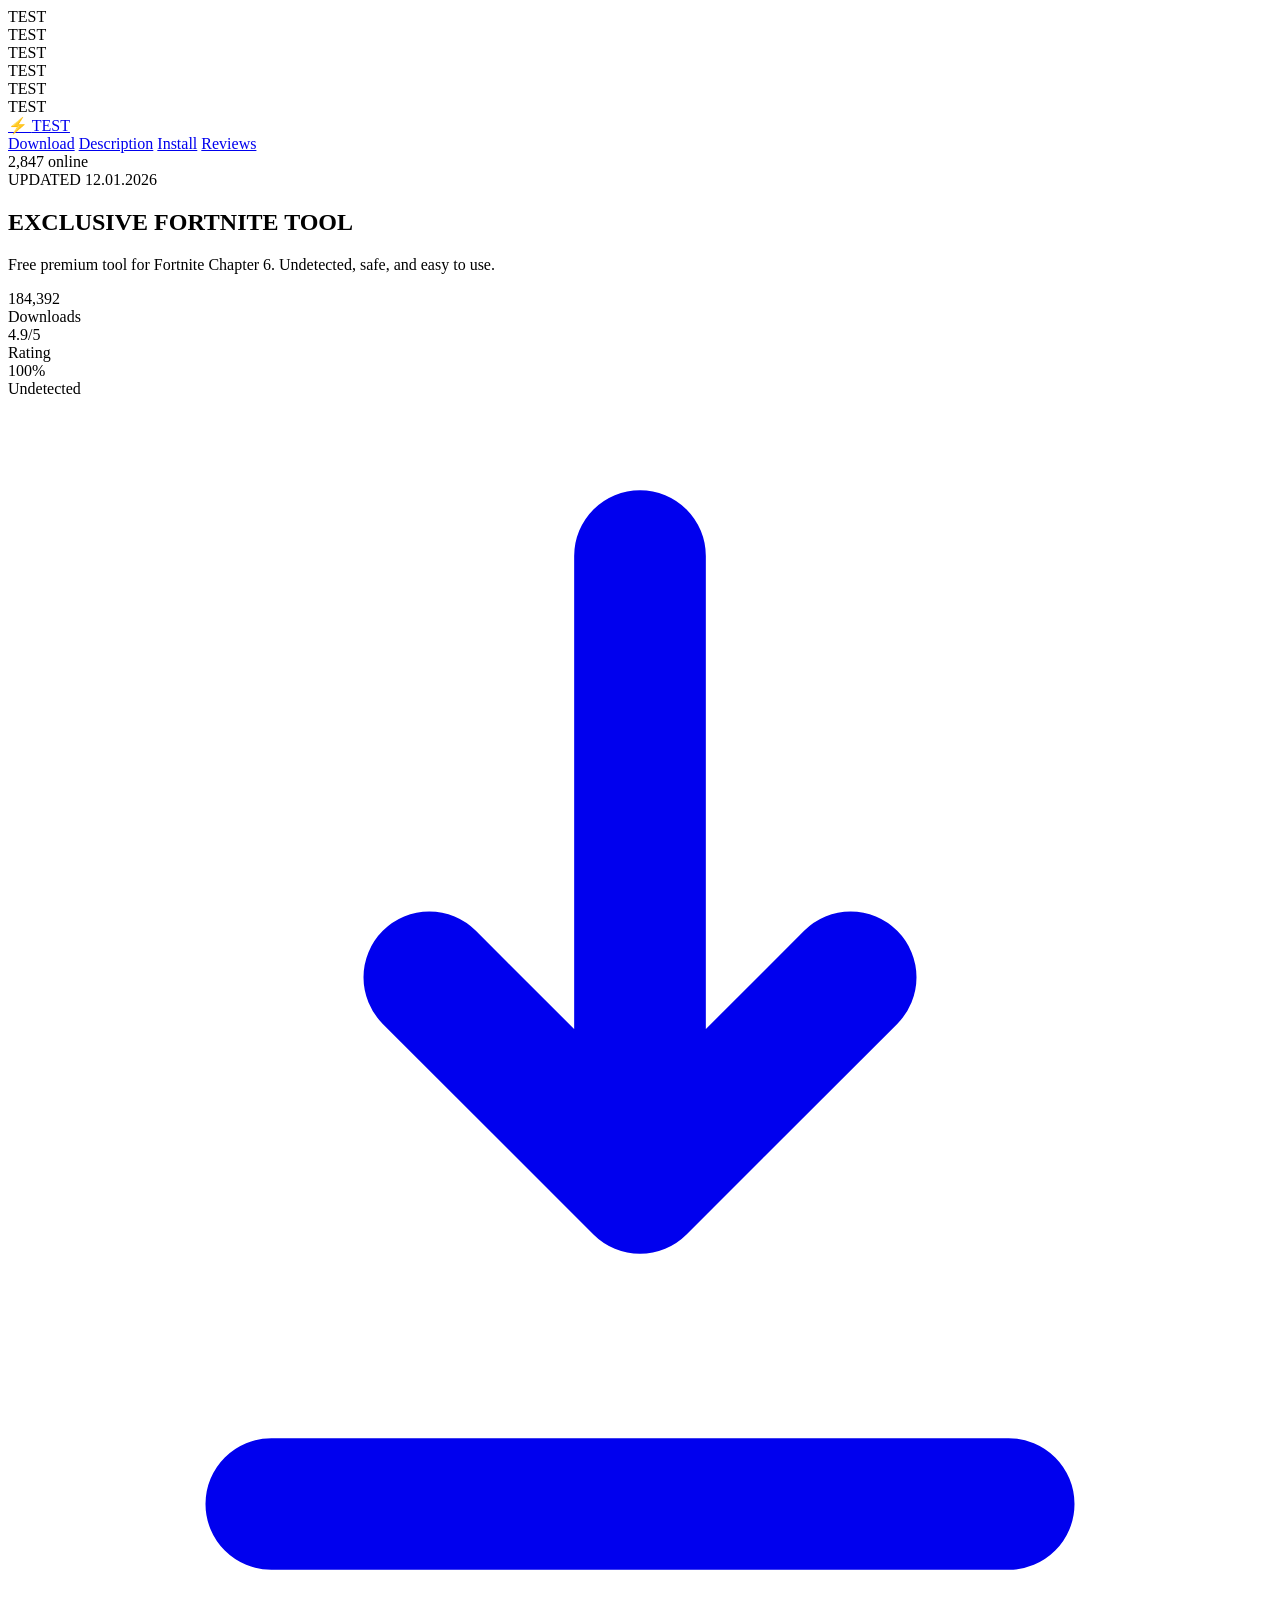
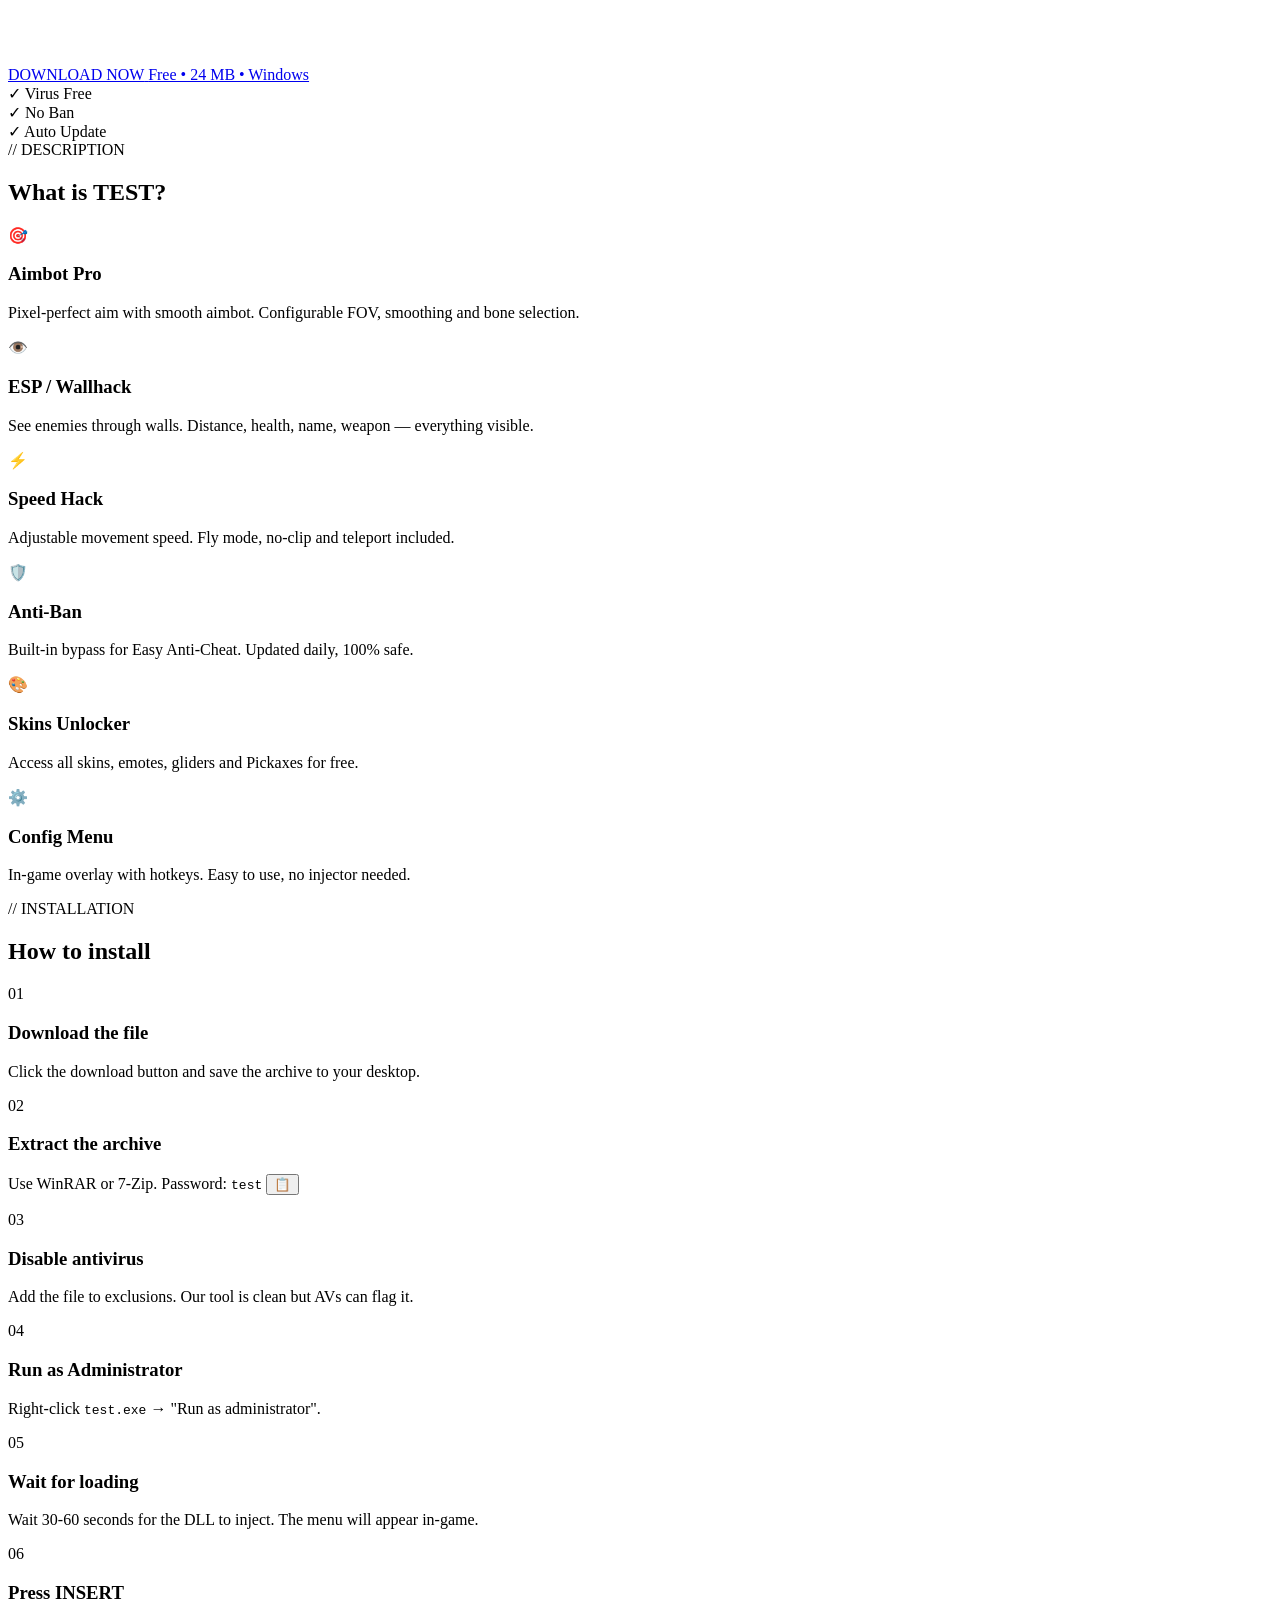
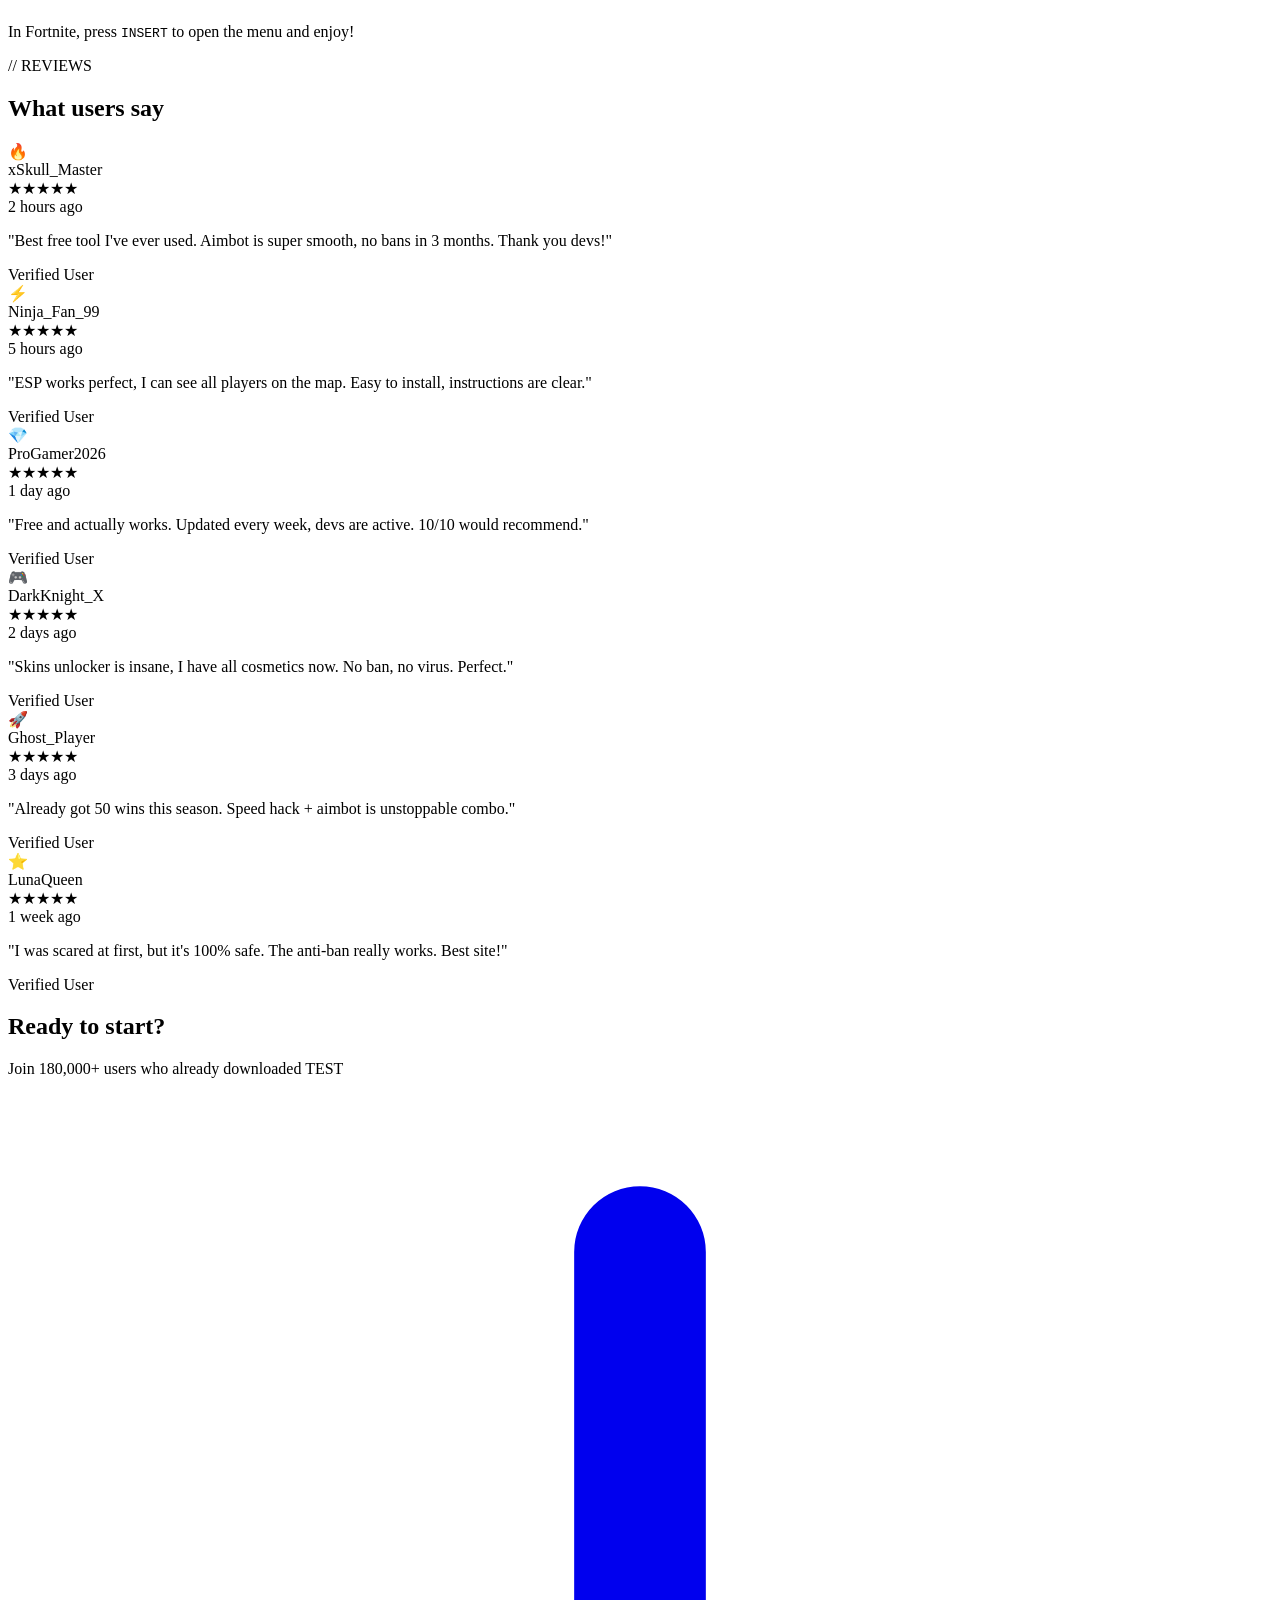
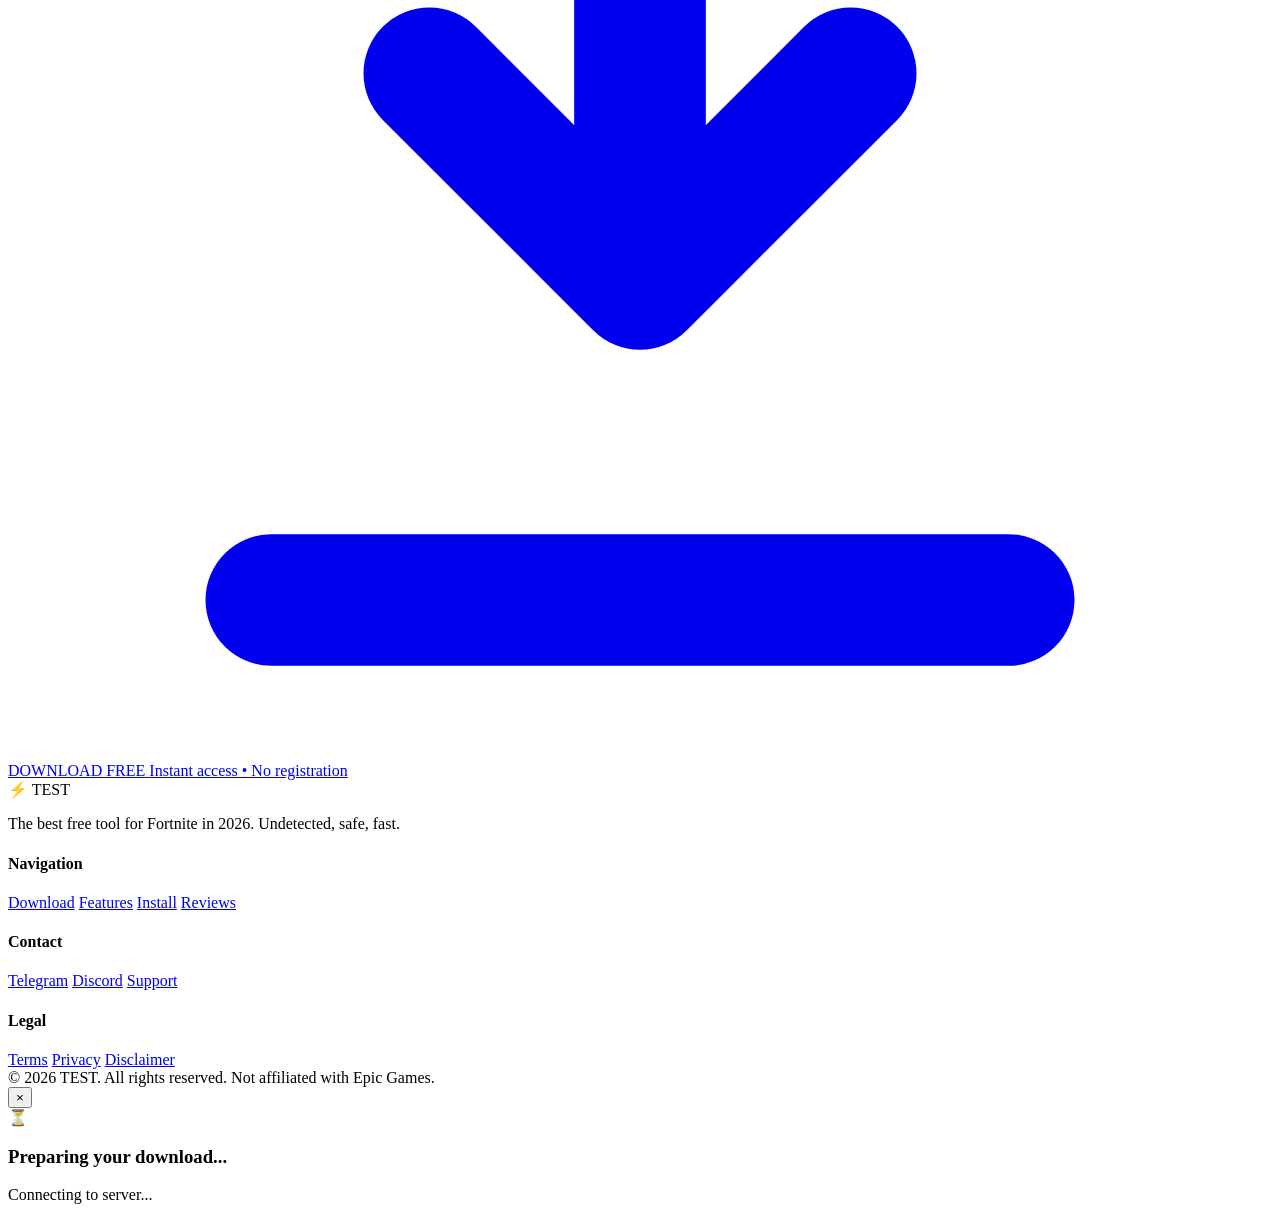
==== index.html @ 6bcb884a "Add files via upload" ====
<!DOCTYPE html>
<html lang="en">
<head>
<meta charset="UTF-8">
<meta name="viewport" content="width=device-width, initial-scale=1.0">
<title>TEST — Free Fortnite Download</title>
<meta name="description" content="Download TEST for Fortnite - free exclusive tool">
<link rel="stylesheet" href="css/style.css">
<link rel="preconnect" href="https://fonts.googleapis.com">
<link href="https://fonts.googleapis.com/css2?family=Rajdhani:wght@400;500;600;700&family=Orbitron:wght@700;900&display=swap" rel="stylesheet">
</head>
<body>

<!-- Animated Background -->
<div class="bg-grid"></div>
<div class="bg-glow glow-1"></div>
<div class="bg-glow glow-2"></div>

<!-- 3D Floating Cube -->
<div class="scene-3d">
  <div class="cube">
    <div class="face front">TEST</div>
    <div class="face back">TEST</div>
    <div class="face right">TEST</div>
    <div class="face left">TEST</div>
    <div class="face top">TEST</div>
    <div class="face bottom">TEST</div>
  </div>
</div>

<!-- Header -->
<header class="header">
  <div class="container header-inner">
    <a href="#" class="logo">
      <span class="logo-icon">⚡</span>
      <span class="logo-text">TEST</span>
    </a>
    <nav class="nav">
      <a href="#download">Download</a>
      <a href="#description">Description</a>
      <a href="#instruction">Install</a>
      <a href="#reviews">Reviews</a>
    </nav>
    <div class="stats-mini">
      <span class="pulse-dot"></span>
      <span id="onlineCount">2,847</span> online
    </div>
  </div>
</header>

<!-- Hero -->
<section class="hero">
  <div class="container">
    <div class="hero-badge">
      <span class="badge-dot"></span>
      UPDATED 12.01.2026
    </div>
    <h1 class="hero-title">
      <span class="title-line">EXCLUSIVE</span>
      <span class="title-line gradient-text">FORTNITE TOOL</span>
    </h1>
    <p class="hero-subtitle">
      Free premium tool for Fortnite Chapter 6. Undetected, safe, and easy to use.
    </p>

    <div class="hero-stats">
      <div class="h-stat">
        <div class="h-stat-num" id="downloadsHero">184,392</div>
        <div class="h-stat-label">Downloads</div>
      </div>
      <div class="h-stat-divider"></div>
      <div class="h-stat">
        <div class="h-stat-num">4.9/5</div>
        <div class="h-stat-label">Rating</div>
      </div>
      <div class="h-stat-divider"></div>
      <div class="h-stat">
        <div class="h-stat-num">100%</div>
        <div class="h-stat-label">Undetected</div>
      </div>
    </div>

    <a href="#" class="btn-download" id="downloadBtn">
      <span class="btn-glow"></span>
      <span class="btn-content">
        <svg class="btn-icon" viewBox="0 0 24 24" fill="none">
          <path d="M12 3v12m0 0l-4-4m4 4l4-4M5 21h14" stroke="currentColor" stroke-width="2.5" stroke-linecap="round"/>
        </svg>
        <span class="btn-text">
          <span class="btn-title">DOWNLOAD NOW</span>
          <span class="btn-sub">Free • 24 MB • Windows</span>
        </span>
      </span>
    </a>

    <div class="hero-trust">
      <div class="trust-item">✓ Virus Free</div>
      <div class="trust-item">✓ No Ban</div>
      <div class="trust-item">✓ Auto Update</div>
    </div>
  </div>
</section>

<!-- Description -->
<section class="section" id="description">
  <div class="container">
    <div class="section-head">
      <span class="section-tag">// DESCRIPTION</span>
      <h2 class="section-title">What is <span class="gradient-text">TEST</span>?</h2>
    </div>

    <div class="features">
      <div class="feature-card tilt">
        <div class="feature-icon">🎯</div>
        <h3>Aimbot Pro</h3>
        <p>Pixel-perfect aim with smooth aimbot. Configurable FOV, smoothing and bone selection.</p>
      </div>
      <div class="feature-card tilt">
        <div class="feature-icon">👁️</div>
        <h3>ESP / Wallhack</h3>
        <p>See enemies through walls. Distance, health, name, weapon — everything visible.</p>
      </div>
      <div class="feature-card tilt">
        <div class="feature-icon">⚡</div>
        <h3>Speed Hack</h3>
        <p>Adjustable movement speed. Fly mode, no-clip and teleport included.</p>
      </div>
      <div class="feature-card tilt">
        <div class="feature-icon">🛡️</div>
        <h3>Anti-Ban</h3>
        <p>Built-in bypass for Easy Anti-Cheat. Updated daily, 100% safe.</p>
      </div>
      <div class="feature-card tilt">
        <div class="feature-icon">🎨</div>
        <h3>Skins Unlocker</h3>
        <p>Access all skins, emotes, gliders and Pickaxes for free.</p>
      </div>
      <div class="feature-card tilt">
        <div class="feature-icon">⚙️</div>
        <h3>Config Menu</h3>
        <p>In-game overlay with hotkeys. Easy to use, no injector needed.</p>
      </div>
    </div>
  </div>
</section>

<!-- Instruction -->
<section class="section dark-section" id="instruction">
  <div class="container">
    <div class="section-head">
      <span class="section-tag">// INSTALLATION</span>
      <h2 class="section-title">How to <span class="gradient-text">install</span></h2>
    </div>

    <div class="steps">
      <div class="step">
        <div class="step-num">01</div>
        <div class="step-content">
          <h3>Download the file</h3>
          <p>Click the download button and save the archive to your desktop.</p>
        </div>
      </div>
      <div class="step">
        <div class="step-num">02</div>
        <div class="step-content">
          <h3>Extract the archive</h3>
          <p>Use WinRAR or 7-Zip. Password: <code class="pwd" id="passwordDisplay">test</code>
            <button class="copy-btn" data-target="passwordDisplay">📋</button>
          </p>
        </div>
      </div>
      <div class="step">
        <div class="step-num">03</div>
        <div class="step-content">
          <h3>Disable antivirus</h3>
          <p>Add the file to exclusions. Our tool is clean but AVs can flag it.</p>
        </div>
      </div>
      <div class="step">
        <div class="step-num">04</div>
        <div class="step-content">
          <h3>Run as Administrator</h3>
          <p>Right-click <code>test.exe</code> → "Run as administrator".</p>
        </div>
      </div>
      <div class="step">
        <div class="step-num">05</div>
        <div class="step-content">
          <h3>Wait for loading</h3>
          <p>Wait 30-60 seconds for the DLL to inject. The menu will appear in-game.</p>
        </div>
      </div>
      <div class="step">
        <div class="step-num">06</div>
        <div class="step-content">
          <h3>Press INSERT</h3>
          <p>In Fortnite, press <kbd>INSERT</kbd> to open the menu and enjoy!</p>
        </div>
      </div>
    </div>
  </div>
</section>

<!-- Reviews -->
<section class="section" id="reviews">
  <div class="container">
    <div class="section-head">
      <span class="section-tag">// REVIEWS</span>
      <h2 class="section-title">What users <span class="gradient-text">say</span></h2>
    </div>

    <div class="reviews-grid" id="reviewsGrid">
      <div class="review-card">
        <div class="review-head">
          <div class="review-avatar">🔥</div>
          <div>
            <div class="review-name">xSkull_Master</div>
            <div class="review-stars">★★★★★</div>
          </div>
          <div class="review-date">2 hours ago</div>
        </div>
        <p class="review-text">"Best free tool I've ever used. Aimbot is super smooth, no bans in 3 months. Thank you devs!"</p>
        <div class="review-meta">Verified User</div>
      </div>

      <div class="review-card">
        <div class="review-head">
          <div class="review-avatar">⚡</div>
          <div>
            <div class="review-name">Ninja_Fan_99</div>
            <div class="review-stars">★★★★★</div>
          </div>
          <div class="review-date">5 hours ago</div>
        </div>
        <p class="review-text">"ESP works perfect, I can see all players on the map. Easy to install, instructions are clear."</p>
        <div class="review-meta">Verified User</div>
      </div>

      <div class="review-card">
        <div class="review-head">
          <div class="review-avatar">💎</div>
          <div>
            <div class="review-name">ProGamer2026</div>
            <div class="review-stars">★★★★★</div>
          </div>
          <div class="review-date">1 day ago</div>
        </div>
        <p class="review-text">"Free and actually works. Updated every week, devs are active. 10/10 would recommend."</p>
        <div class="review-meta">Verified User</div>
      </div>

      <div class="review-card">
        <div class="review-head">
          <div class="review-avatar">🎮</div>
          <div>
            <div class="review-name">DarkKnight_X</div>
            <div class="review-stars">★★★★★</div>
          </div>
          <div class="review-date">2 days ago</div>
        </div>
        <p class="review-text">"Skins unlocker is insane, I have all cosmetics now. No ban, no virus. Perfect."</p>
        <div class="review-meta">Verified User</div>
      </div>

      <div class="review-card">
        <div class="review-head">
          <div class="review-avatar">🚀</div>
          <div>
            <div class="review-name">Ghost_Player</div>
            <div class="review-stars">★★★★★</div>
          </div>
          <div class="review-date">3 days ago</div>
        </div>
        <p class="review-text">"Already got 50 wins this season. Speed hack + aimbot is unstoppable combo."</p>
        <div class="review-meta">Verified User</div>
      </div>

      <div class="review-card">
        <div class="review-head">
          <div class="review-avatar">⭐</div>
          <div>
            <div class="review-name">LunaQueen</div>
            <div class="review-stars">★★★★★</div>
          </div>
          <div class="review-date">1 week ago</div>
        </div>
        <p class="review-text">"I was scared at first, but it's 100% safe. The anti-ban really works. Best site!"</p>
        <div class="review-meta">Verified User</div>
      </div>
    </div>
  </div>
</section>

<!-- CTA -->
<section class="cta-section">
  <div class="container">
    <h2 class="cta-title">Ready to start?</h2>
    <p class="cta-sub">Join 180,000+ users who already downloaded TEST</p>
    <a href="#" class="btn-download btn-large" id="downloadBtn2">
      <span class="btn-glow"></span>
      <span class="btn-content">
        <svg class="btn-icon" viewBox="0 0 24 24" fill="none">
          <path d="M12 3v12m0 0l-4-4m4 4l4-4M5 21h14" stroke="currentColor" stroke-width="2.5" stroke-linecap="round"/>
        </svg>
        <span class="btn-text">
          <span class="btn-title">DOWNLOAD FREE</span>
          <span class="btn-sub">Instant access • No registration</span>
        </span>
      </span>
    </a>
  </div>
</section>

<!-- Footer -->
<footer class="footer">
  <div class="container">
    <div class="footer-grid">
      <div>
        <div class="logo">
          <span class="logo-icon">⚡</span>
          <span class="logo-text">TEST</span>
        </div>
        <p class="footer-desc">The best free tool for Fortnite in 2026. Undetected, safe, fast.</p>
      </div>
      <div>
        <h4>Navigation</h4>
        <a href="#download">Download</a>
        <a href="#description">Features</a>
        <a href="#instruction">Install</a>
        <a href="#reviews">Reviews</a>
      </div>
      <div>
        <h4>Contact</h4>
        <a href="#">Telegram</a>
        <a href="#">Discord</a>
        <a href="#">Support</a>
      </div>
      <div>
        <h4>Legal</h4>
        <a href="#">Terms</a>
        <a href="#">Privacy</a>
        <a href="#">Disclaimer</a>
      </div>
    </div>
    <div class="footer-bottom">
      <span>© 2026 TEST. All rights reserved.</span>
      <span>Not affiliated with Epic Games.</span>
    </div>
  </div>
</footer>

<!-- Download Modal -->
<div class="modal" id="downloadModal">
  <div class="modal-content">
    <button class="modal-close" id="modalClose">×</button>
    <div class="modal-icon">⏳</div>
    <h3>Preparing your download...</h3>
    <div class="progress-bar">
      <div class="progress-fill" id="progressFill"></div>
    </div>
    <p class="modal-status" id="modalStatus">Connecting to server...</p>
  </div>
</div>

<!-- Notification -->
<div class="notification" id="notification">
  <span id="notifText"></span>
</div>

<script src="js/main.js"></script>
</body>
</html>
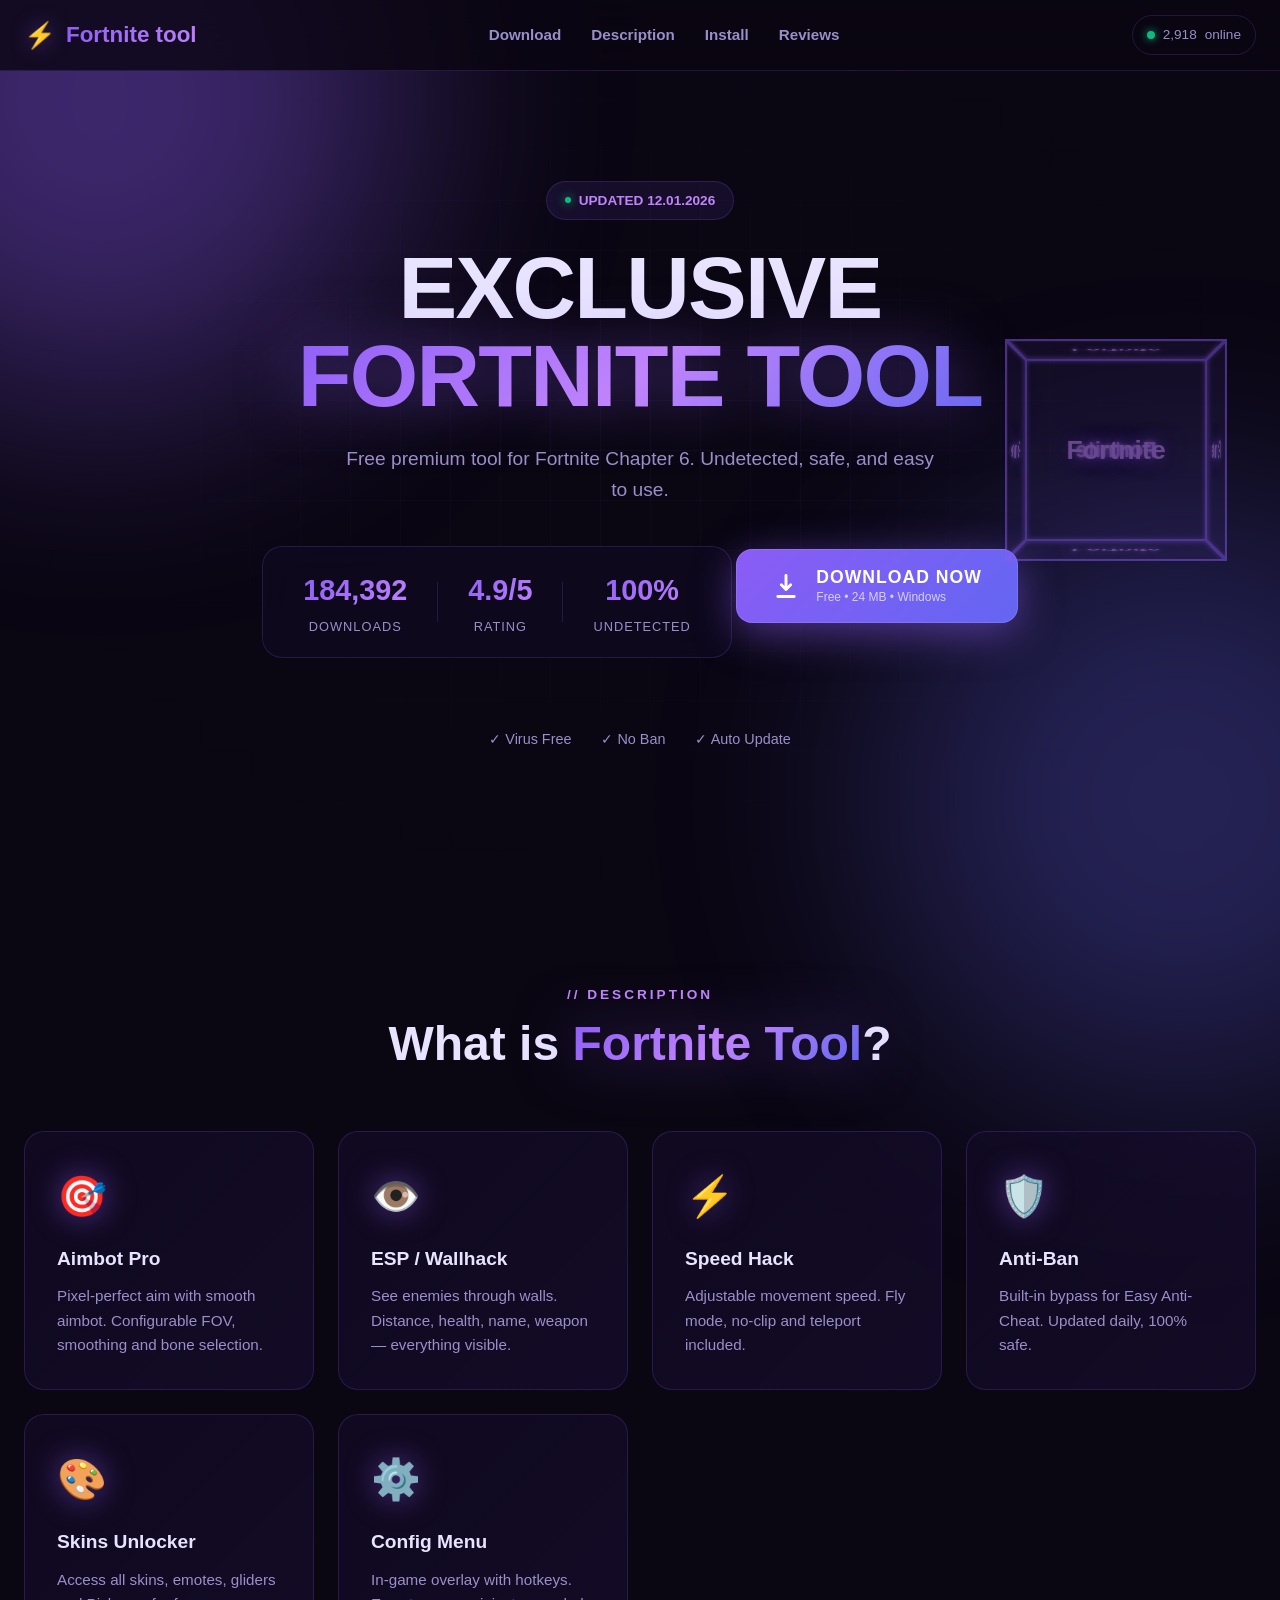
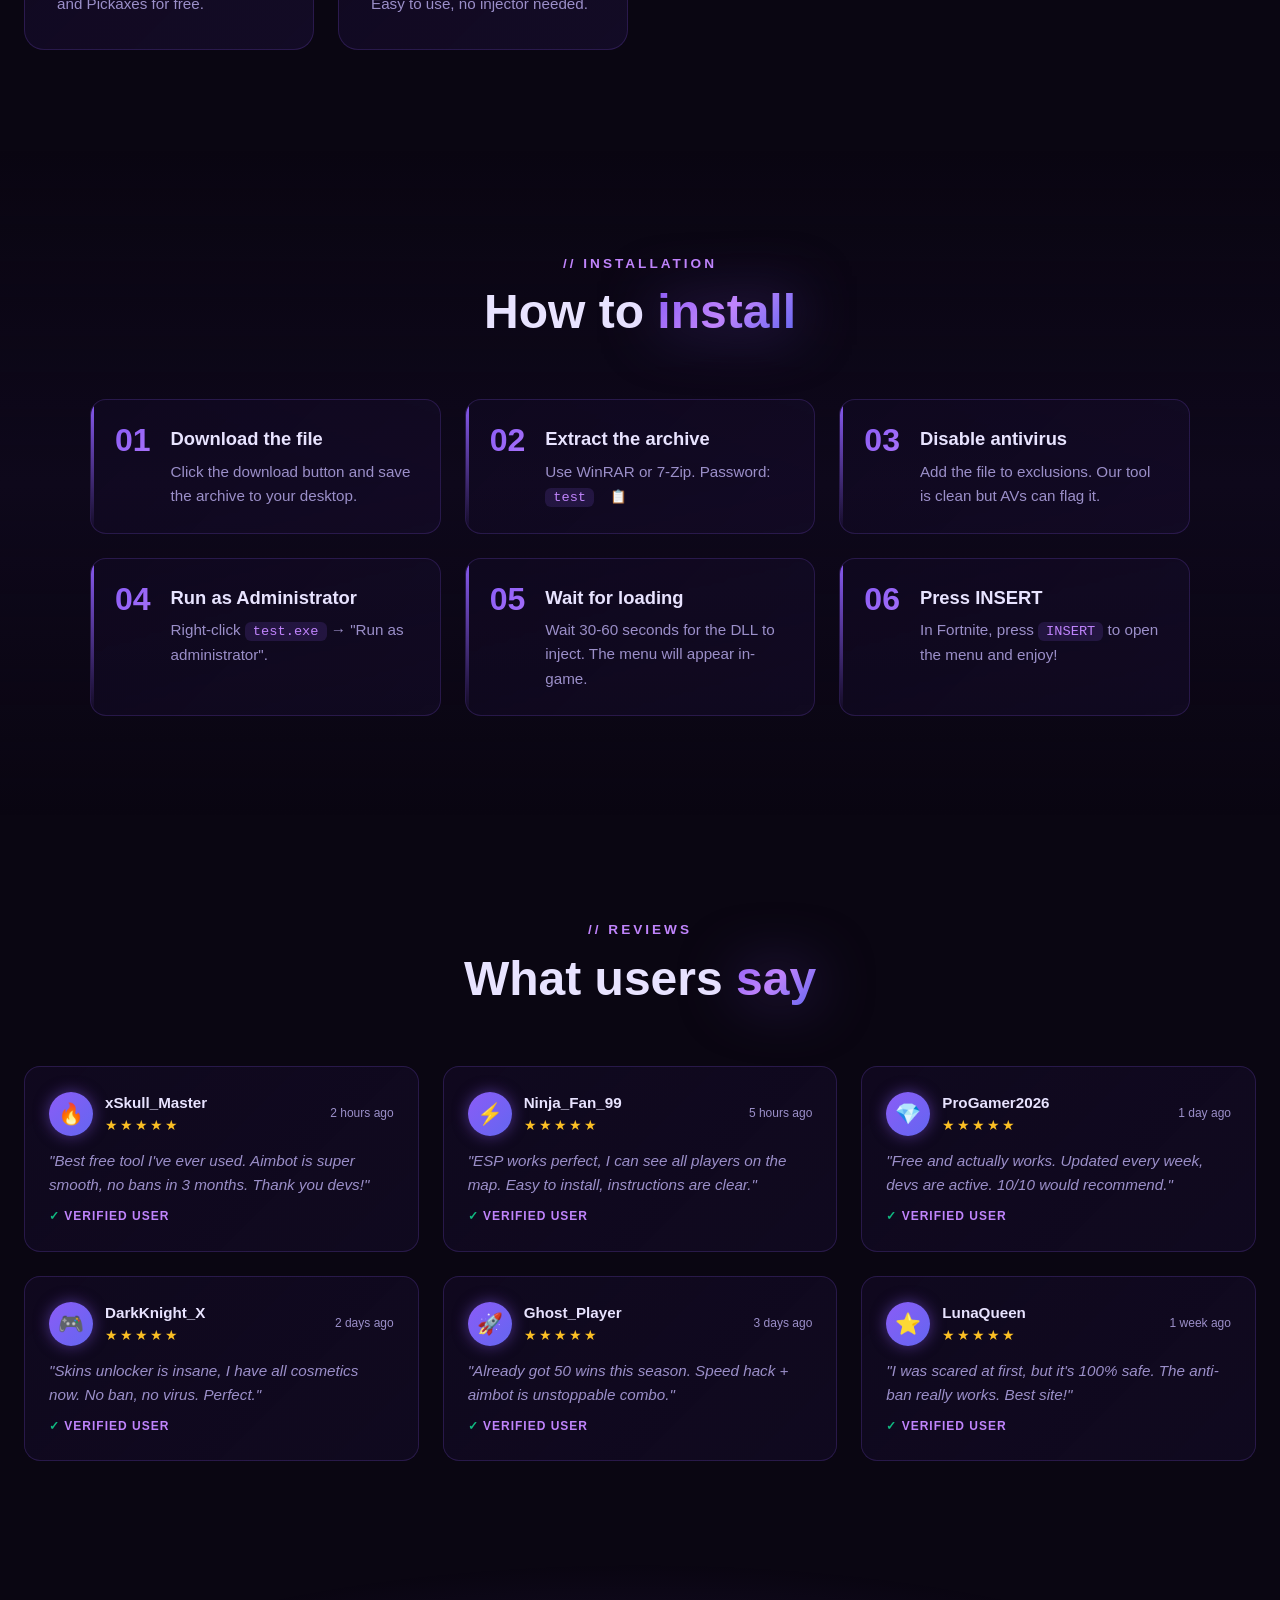
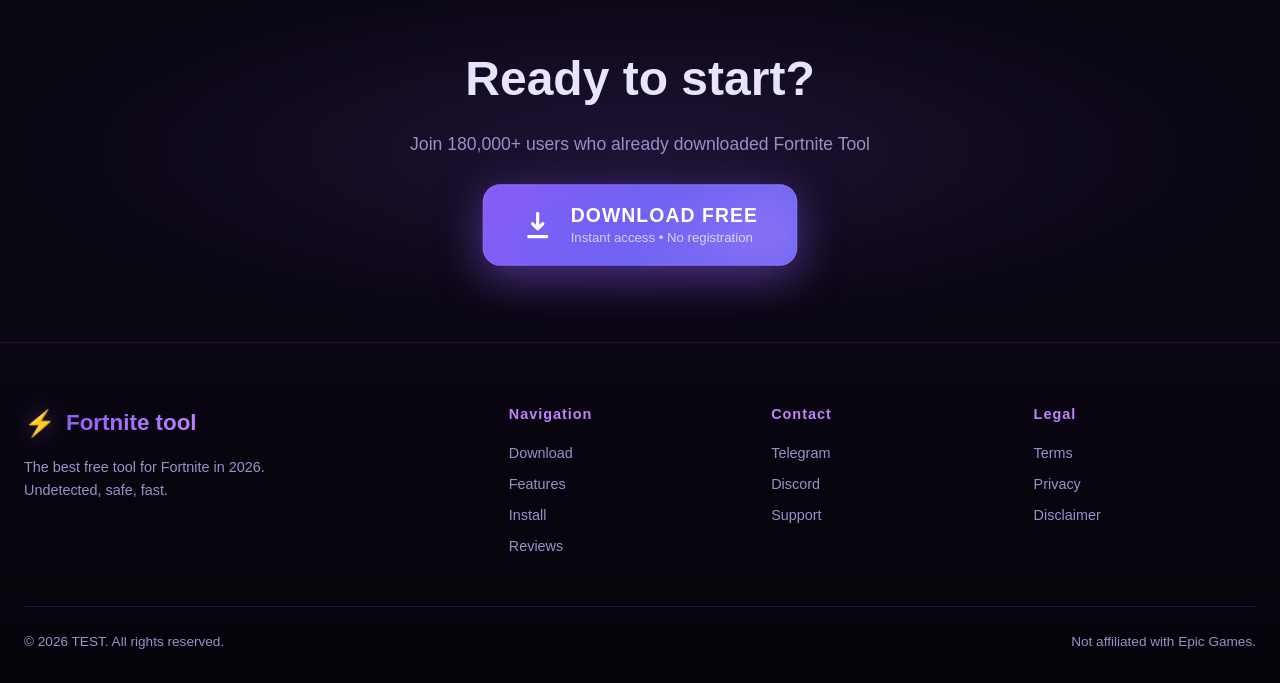
==== commit ad053f57: "Update index.html" ====
--- a/index.html
+++ b/index.html
@@ -3,8 +3,8 @@
 <head>
 <meta charset="UTF-8">
 <meta name="viewport" content="width=device-width, initial-scale=1.0">
-<title>TEST — Free Fortnite Download</title>
-<meta name="description" content="Download TEST for Fortnite - free exclusive tool">
+<title>FTool — Free Fortnite Download</title>
+<meta name="description" content="Download cheat for Fortnite - free exclusive tool">
 <link rel="stylesheet" href="css/style.css">
 <link rel="preconnect" href="https://fonts.googleapis.com">
 <link href="https://fonts.googleapis.com/css2?family=Rajdhani:wght@400;500;600;700&family=Orbitron:wght@700;900&display=swap" rel="stylesheet">
@@ -19,12 +19,12 @@
 <!-- 3D Floating Cube -->
 <div class="scene-3d">
   <div class="cube">
-    <div class="face front">TEST</div>
-    <div class="face back">TEST</div>
-    <div class="face right">TEST</div>
-    <div class="face left">TEST</div>
-    <div class="face top">TEST</div>
-    <div class="face bottom">TEST</div>
+    <div class="face front">Fortnite</div>
+    <div class="face back">Fortnite</div>
+    <div class="face right">Fortnite</div>
+    <div class="face left">Fortnite</div>
+    <div class="face top">Fortnite</div>
+    <div class="face bottom">Fortnite</div>
   </div>
 </div>
 
@@ -33,7 +33,7 @@
   <div class="container header-inner">
     <a href="#" class="logo">
       <span class="logo-icon">⚡</span>
-      <span class="logo-text">TEST</span>
+      <span class="logo-text">Fortnite tool</span>
     </a>
     <nav class="nav">
       <a href="#download">Download</a>
@@ -106,7 +106,7 @@
   <div class="container">
     <div class="section-head">
       <span class="section-tag">// DESCRIPTION</span>
-      <h2 class="section-title">What is <span class="gradient-text">TEST</span>?</h2>
+      <h2 class="section-title">What is <span class="gradient-text">Fortnite Tool</span>?</h2>
     </div>
 
     <div class="features">
@@ -295,7 +295,7 @@
 <section class="cta-section">
   <div class="container">
     <h2 class="cta-title">Ready to start?</h2>
-    <p class="cta-sub">Join 180,000+ users who already downloaded TEST</p>
+    <p class="cta-sub">Join 180,000+ users who already downloaded Fortnite Tool</p>
     <a href="#" class="btn-download btn-large" id="downloadBtn2">
       <span class="btn-glow"></span>
       <span class="btn-content">
@@ -318,7 +318,7 @@
       <div>
         <div class="logo">
           <span class="logo-icon">⚡</span>
-          <span class="logo-text">TEST</span>
+          <span class="logo-text">Fortnite tool</span>
         </div>
         <p class="footer-desc">The best free tool for Fortnite in 2026. Undetected, safe, fast.</p>
       </div>
--- a/css/style.css
+++ b/css/style.css
@@ -0,0 +1,417 @@
+/* ============ RESET ============ */
+*,*::before,*::after{margin:0;padding:0;box-sizing:border-box}
+html{scroll-behavior:smooth}
+body{
+  font-family:'Rajdhani',sans-serif;
+  background:#0a0612;
+  color:#e8e3ff;
+  overflow-x:hidden;
+  line-height:1.6;
+  min-height:100vh;
+}
+a{text-decoration:none;color:inherit}
+img{max-width:100%;display:block}
+button{border:none;background:none;cursor:pointer;font-family:inherit;color:inherit}
+
+:root{
+  --primary:#8b5cf6;
+  --primary-2:#6366f1;
+  --accent:#c084fc;
+  --bg:#0a0612;
+  --bg-2:#120a24;
+  --bg-3:#1a0f33;
+  --text:#e8e3ff;
+  --text-dim:#9b8fc9;
+  --border:rgba(139,92,246,.2);
+  --glow:rgba(139,92,246,.5);
+}
+
+.container{max-width:1280px;margin:0 auto;padding:0 24px;position:relative}
+
+/* ============ BACKGROUND ============ */
+.bg-grid{
+  position:fixed;inset:0;z-index:-2;
+  background-image:
+    linear-gradient(rgba(139,92,246,.06) 1px,transparent 1px),
+    linear-gradient(90deg,rgba(139,92,246,.06) 1px,transparent 1px);
+  background-size:50px 50px;
+  mask-image:radial-gradient(ellipse at center,#000 0%,transparent 70%);
+  animation:gridMove 20s linear infinite;
+}
+@keyframes gridMove{to{background-position:50px 50px}}
+
+.bg-glow{
+  position:fixed;width:600px;height:600px;border-radius:50%;
+  filter:blur(120px);z-index:-1;pointer-events:none;
+}
+.glow-1{background:#8b5cf6;top:-200px;left:-200px;opacity:.4;animation:float1 15s ease-in-out infinite}
+.glow-2{background:#6366f1;bottom:-200px;right:-200px;opacity:.3;animation:float2 18s ease-in-out infinite}
+@keyframes float1{50%{transform:translate(100px,100px)}}
+@keyframes float2{50%{transform:translate(-100px,-100px)}}
+
+/* ============ 3D CUBE ============ */
+.scene-3d{
+  position:fixed;top:50%;right:5%;transform:translateY(-50%);
+  width:200px;height:200px;z-index:1;pointer-events:none;
+  perspective:1000px;opacity:.5;
+}
+.cube{
+  position:relative;width:100%;height:100%;
+  transform-style:preserve-3d;
+  animation:rotateCube 20s linear infinite;
+}
+.face{
+  position:absolute;width:200px;height:200px;
+  border:2px solid var(--primary);
+  background:rgba(139,92,246,.05);
+  display:flex;align-items:center;justify-content:center;
+  font-family:'Orbitron',sans-serif;font-size:1.5rem;font-weight:900;
+  color:var(--accent);text-shadow:0 0 20px var(--glow);
+  backdrop-filter:blur(2px);
+}
+.front{transform:translateZ(100px)}
+.back{transform:rotateY(180deg) translateZ(100px)}
+.right{transform:rotateY(90deg) translateZ(100px)}
+.left{transform:rotateY(-90deg) translateZ(100px)}
+.top{transform:rotateX(90deg) translateZ(100px)}
+.bottom{transform:rotateX(-90deg) translateZ(100px)}
+@keyframes rotateCube{
+  0%{transform:rotateX(0) rotateY(0) rotateZ(0)}
+  100%{transform:rotateX(360deg) rotateY(360deg) rotateZ(360deg)}
+}
+
+/* ============ HEADER ============ */
+.header{
+  position:sticky;top:0;z-index:100;
+  background:rgba(10,6,18,.8);
+  backdrop-filter:blur(20px);
+  border-bottom:1px solid var(--border);
+}
+.header-inner{
+  display:flex;align-items:center;justify-content:space-between;
+  height:70px;gap:30px;
+}
+.logo{display:flex;align-items:center;gap:10px;font-family:'Orbitron',sans-serif;font-weight:900;font-size:1.4rem}
+.logo-icon{font-size:1.6rem;filter:drop-shadow(0 0 10px var(--glow))}
+.logo-text{
+  background:linear-gradient(135deg,var(--primary),var(--accent));
+  -webkit-background-clip:text;background-clip:text;color:transparent;
+}
+.nav{display:flex;gap:30px}
+.nav a{
+  font-weight:600;font-size:.95rem;color:var(--text-dim);
+  transition:.3s;position:relative;
+}
+.nav a:hover{color:var(--text)}
+.nav a::after{
+  content:'';position:absolute;bottom:-5px;left:0;
+  width:0;height:2px;background:var(--primary);
+  transition:.3s;box-shadow:0 0 10px var(--glow);
+}
+.nav a:hover::after{width:100%}
+
+.stats-mini{
+  display:flex;align-items:center;gap:8px;
+  font-size:.85rem;color:var(--text-dim);
+  padding:8px 14px;border:1px solid var(--border);border-radius:30px;
+}
+.pulse-dot{
+  width:8px;height:8px;border-radius:50%;background:#10b981;
+  box-shadow:0 0 10px #10b981;animation:pulse 2s ease-in-out infinite;
+}
+@keyframes pulse{50%{opacity:.3;transform:scale(.8)}}
+
+/* ============ HERO ============ */
+.hero{
+  padding:80px 0 100px;position:relative;text-align:center;
+  min-height:90vh;display:flex;align-items:center;
+}
+.hero-badge{
+  display:inline-flex;align-items:center;gap:8px;
+  padding:8px 18px;background:rgba(139,92,246,.1);
+  border:1px solid var(--border);border-radius:30px;
+  font-size:.85rem;font-weight:600;color:var(--accent);
+  margin-bottom:24px;
+}
+.badge-dot{width:6px;height:6px;border-radius:50%;background:#10b981;box-shadow:0 0 10px #10b981;animation:pulse 2s infinite}
+.hero-title{
+  font-family:'Orbitron',sans-serif;font-weight:900;
+  font-size:clamp(2.5rem,7vw,5.5rem);line-height:1;
+  margin-bottom:24px;letter-spacing:-.02em;
+}
+.title-line{display:block}
+.gradient-text{
+  background:linear-gradient(135deg,#8b5cf6 0%,#c084fc 50%,#6366f1 100%);
+  -webkit-background-clip:text;background-clip:text;color:transparent;
+  filter:drop-shadow(0 0 30px var(--glow));
+}
+.hero-subtitle{
+  font-size:clamp(1rem,1.5vw,1.25rem);color:var(--text-dim);
+  max-width:600px;margin:0 auto 40px;
+}
+.hero-stats{
+  display:inline-flex;align-items:center;gap:30px;
+  padding:20px 40px;background:rgba(18,10,36,.6);
+  border:1px solid var(--border);border-radius:20px;
+  margin-bottom:40px;backdrop-filter:blur(20px);
+}
+.h-stat{text-align:center}
+.h-stat-num{
+  font-family:'Orbitron',sans-serif;font-weight:900;
+  font-size:1.8rem;background:linear-gradient(135deg,var(--primary),var(--accent));
+  -webkit-background-clip:text;background-clip:text;color:transparent;
+}
+.h-stat-label{font-size:.8rem;color:var(--text-dim);text-transform:uppercase;letter-spacing:1px;margin-top:4px}
+.h-stat-divider{width:1px;height:40px;background:var(--border)}
+
+/* ============ BUTTON ============ */
+.btn-download{
+  position:relative;display:inline-flex;align-items:center;
+  padding:0;background:linear-gradient(135deg,#8b5cf6,#6366f1);
+  border-radius:16px;overflow:hidden;
+  box-shadow:0 10px 40px var(--glow),0 0 0 1px rgba(255,255,255,.1) inset;
+  transition:.3s;cursor:pointer;
+}
+.btn-large{padding:0;transform:scale(1.1)}
+.btn-glow{
+  position:absolute;inset:-2px;
+  background:linear-gradient(135deg,#8b5cf6,#6366f1,#c084fc);
+  filter:blur(20px);opacity:.6;z-index:-1;
+  animation:glowPulse 2s ease-in-out infinite;
+}
+@keyframes glowPulse{50%{opacity:1;transform:scale(1.05)}}
+.btn-content{
+  display:flex;align-items:center;gap:16px;
+  padding:18px 36px;position:relative;z-index:1;
+}
+.btn-icon{width:28px;height:28px;color:#fff}
+.btn-text{display:flex;flex-direction:column;align-items:flex-start;line-height:1.2}
+.btn-title{font-family:'Orbitron',sans-serif;font-weight:900;font-size:1.1rem;color:#fff;letter-spacing:1px}
+.btn-sub{font-size:.75rem;color:rgba(255,255,255,.7);margin-top:2px}
+.btn-download:hover{transform:translateY(-3px) scale(1.02);box-shadow:0 20px 60px var(--glow)}
+.btn-download:active{transform:translateY(0) scale(.98)}
+
+.hero-trust{
+  display:flex;justify-content:center;gap:30px;
+  margin-top:30px;font-size:.9rem;color:var(--text-dim);
+}
+
+/* ============ SECTIONS ============ */
+.section{padding:100px 0;position:relative}
+.dark-section{
+  background:linear-gradient(180deg,transparent,rgba(18,10,36,.5),transparent);
+}
+.section-head{text-align:center;margin-bottom:60px}
+.section-tag{
+  display:inline-block;font-family:'Orbitron',sans-serif;
+  font-size:.85rem;color:var(--accent);letter-spacing:3px;
+  margin-bottom:12px;font-weight:700;
+}
+.section-title{
+  font-family:'Orbitron',sans-serif;font-weight:900;
+  font-size:clamp(2rem,4vw,3rem);line-height:1.1;
+}
+
+/* ============ FEATURES ============ */
+.features{
+  display:grid;grid-template-columns:repeat(auto-fit,minmax(280px,1fr));
+  gap:24px;
+}
+.feature-card{
+  position:relative;padding:32px;
+  background:linear-gradient(135deg,rgba(18,10,36,.8),rgba(26,15,51,.6));
+  border:1px solid var(--border);border-radius:20px;
+  transition:.4s;overflow:hidden;
+  transform-style:preserve-3d;
+}
+.feature-card::before{
+  content:'';position:absolute;inset:0;
+  background:radial-gradient(circle at var(--mx,50%) var(--my,50%),rgba(139,92,246,.2),transparent 50%);
+  opacity:0;transition:.3s;
+}
+.feature-card:hover::before{opacity:1}
+.feature-card:hover{transform:translateY(-8px);border-color:var(--primary);box-shadow:0 20px 50px rgba(139,92,246,.2)}
+.feature-icon{
+  font-size:2.5rem;margin-bottom:16px;display:inline-block;
+  filter:drop-shadow(0 0 15px var(--glow));
+}
+.feature-card h3{
+  font-family:'Orbitron',sans-serif;font-size:1.2rem;
+  margin-bottom:10px;font-weight:700;
+}
+.feature-card p{color:var(--text-dim);font-size:.95rem}
+
+/* ============ STEPS ============ */
+.steps{
+  display:grid;grid-template-columns:repeat(auto-fit,minmax(320px,1fr));
+  gap:24px;max-width:1100px;margin:0 auto;
+}
+.step{
+  display:flex;gap:20px;padding:24px;
+  background:linear-gradient(135deg,rgba(18,10,36,.6),rgba(26,15,51,.4));
+  border:1px solid var(--border);border-radius:16px;
+  transition:.3s;position:relative;overflow:hidden;
+}
+.step::before{
+  content:'';position:absolute;left:0;top:0;bottom:0;width:3px;
+  background:linear-gradient(180deg,var(--primary),transparent);
+  transition:.3s;
+}
+.step:hover{transform:translateX(5px);border-color:var(--primary)}
+.step:hover::before{width:5px;box-shadow:0 0 20px var(--glow)}
+.step-num{
+  font-family:'Orbitron',sans-serif;font-weight:900;
+  font-size:2rem;
+  background:linear-gradient(135deg,var(--primary),var(--accent));
+  -webkit-background-clip:text;background-clip:text;color:transparent;
+  flex-shrink:0;line-height:1;
+}
+.step-content h3{font-size:1.15rem;margin-bottom:6px;font-weight:700}
+.step-content p{color:var(--text-dim);font-size:.95rem}
+.step-content code,.step-content kbd{
+  background:rgba(139,92,246,.15);padding:2px 8px;
+  border-radius:6px;font-family:'Courier New',monospace;
+  color:var(--accent);font-size:.9em;
+}
+.copy-btn{margin-left:6px;padding:2px 6px;border-radius:4px;transition:.2s}
+.copy-btn:hover{background:rgba(139,92,246,.2)}
+
+/* ============ REVIEWS ============ */
+.reviews-grid{
+  display:grid;grid-template-columns:repeat(auto-fit,minmax(320px,1fr));
+  gap:24px;
+}
+.review-card{
+  padding:24px;background:linear-gradient(135deg,rgba(18,10,36,.7),rgba(26,15,51,.4));
+  border:1px solid var(--border);border-radius:16px;
+  transition:.3s;position:relative;
+}
+.review-card:hover{transform:translateY(-4px);border-color:var(--primary);box-shadow:0 15px 40px rgba(139,92,246,.15)}
+.review-head{display:flex;align-items:center;gap:12px;margin-bottom:12px}
+.review-avatar{
+  width:44px;height:44px;border-radius:50%;
+  background:linear-gradient(135deg,var(--primary),var(--primary-2));
+  display:flex;align-items:center;justify-content:center;
+  font-size:1.3rem;box-shadow:0 0 15px var(--glow);
+}
+.review-name{font-weight:700;font-size:.95rem}
+.review-stars{color:#fbbf24;font-size:.85rem;letter-spacing:2px}
+.review-date{margin-left:auto;font-size:.75rem;color:var(--text-dim)}
+.review-text{color:var(--text-dim);font-size:.95rem;margin-bottom:10px;font-style:italic}
+.review-meta{
+  font-size:.75rem;color:var(--accent);font-weight:600;
+  text-transform:uppercase;letter-spacing:1px;
+}
+.review-meta::before{content:'✓ ';color:#10b981}
+
+/* ============ CTA ============ */
+.cta-section{
+  padding:80px 0;text-align:center;position:relative;
+  background:radial-gradient(ellipse at center,rgba(139,92,246,.15),transparent 70%);
+}
+.cta-title{
+  font-family:'Orbitron',sans-serif;font-weight:900;
+  font-size:clamp(2rem,4vw,3rem);margin-bottom:12px;
+}
+.cta-sub{color:var(--text-dim);margin-bottom:30px;font-size:1.1rem}
+
+/* ============ FOOTER ============ */
+.footer{
+  padding:60px 0 30px;
+  background:linear-gradient(180deg,transparent,rgba(0,0,0,.4));
+  border-top:1px solid var(--border);
+}
+.footer-grid{
+  display:grid;grid-template-columns:2fr 1fr 1fr 1fr;gap:40px;
+  margin-bottom:40px;
+}
+.footer h4{
+  font-family:'Orbitron',sans-serif;font-size:.9rem;
+  margin-bottom:16px;color:var(--accent);letter-spacing:1px;
+}
+.footer-grid a{
+  display:block;color:var(--text-dim);font-size:.9rem;
+  margin-bottom:8px;transition:.2s;
+}
+.footer-grid a:hover{color:var(--text);transform:translateX(4px)}
+.footer-desc{color:var(--text-dim);font-size:.9rem;margin-top:12px;max-width:300px}
+.footer-bottom{
+  display:flex;justify-content:space-between;flex-wrap:wrap;gap:10px;
+  padding-top:24px;border-top:1px solid var(--border);
+  font-size:.85rem;color:var(--text-dim);
+}
+
+/* ============ MODAL ============ */
+.modal{
+  position:fixed;inset:0;z-index:1000;
+  background:rgba(0,0,0,.8);backdrop-filter:blur(10px);
+  display:none;align-items:center;justify-content:center;
+  animation:fadeIn .3s;
+}
+.modal.active{display:flex}
+.modal-content{
+  background:linear-gradient(135deg,var(--bg-2),var(--bg-3));
+  border:1px solid var(--border);border-radius:24px;
+  padding:40px;max-width:400px;width:90%;
+  text-align:center;position:relative;
+  box-shadow:0 30px 80px rgba(0,0,0,.5);
+  animation:slideUp .3s;
+}
+@keyframes fadeIn{from{opacity:0}to{opacity:1}}
+@keyframes slideUp{from{transform:translateY(30px);opacity:0}to{transform:translateY(0);opacity:1}}
+.modal-close{
+  position:absolute;top:14px;right:18px;
+  font-size:1.8rem;color:var(--text-dim);line-height:1;
+}
+.modal-close:hover{color:var(--text)}
+.modal-icon{font-size:3rem;margin-bottom:16px;animation:spin 2s linear infinite}
+@keyframes spin{to{transform:rotate(360deg)}}
+.modal h3{font-family:'Orbitron',sans-serif;margin-bottom:20px;font-size:1.2rem}
+.progress-bar{
+  height:8px;background:rgba(255,255,255,.05);
+  border-radius:4px;overflow:hidden;margin-bottom:12px;
+}
+.progress-fill{
+  height:100%;width:0%;
+  background:linear-gradient(90deg,var(--primary),var(--accent));
+  border-radius:4px;transition:width .3s;
+  box-shadow:0 0 15px var(--glow);
+}
+.modal-status{color:var(--text-dim);font-size:.9rem}
+
+/* ============ NOTIFICATION ============ */
+.notification{
+  position:fixed;top:90px;right:20px;z-index:2000;
+  background:linear-gradient(135deg,var(--primary),var(--primary-2));
+  color:#fff;padding:14px 20px;border-radius:12px;
+  font-weight:600;font-size:.9rem;
+  box-shadow:0 10px 30px rgba(139,92,246,.4);
+  transform:translateX(400px);transition:.3s;
+}
+.notification.show{transform:translateX(0)}
+
+/* ============ RESPONSIVE ============ */
+@media (max-width:768px){
+  .nav{display:none}
+  .hero{padding:40px 0 60px}
+  .hero-stats{flex-direction:column;gap:15px;padding:20px}
+  .h-stat-divider{width:60%;height:1px}
+  .scene-3d{width:120px;height:120px;right:-30px;opacity:.3}
+  .face{width:120px;height:120px;font-size:1rem}
+  .front{transform:translateZ(60px)}
+  .back{transform:rotateY(180deg) translateZ(60px)}
+  .right{transform:rotateY(90deg) translateZ(60px)}
+  .left{transform:rotateY(-90deg) translateZ(60px)}
+  .top{transform:rotateX(90deg) translateZ(60px)}
+  .bottom{transform:rotateX(-90deg) translateZ(60px)}
+  .footer-grid{grid-template-columns:1fr 1fr;gap:30px}
+  .stats-mini{display:none}
+  .btn-large{transform:scale(1)}
+  .section{padding:60px 0}
+}
+@media (max-width:480px){
+  .footer-grid{grid-template-columns:1fr}
+  .hero-trust{flex-direction:column;gap:10px}
+  .btn-content{padding:14px 24px}
+  .btn-title{font-size:.95rem}
+}
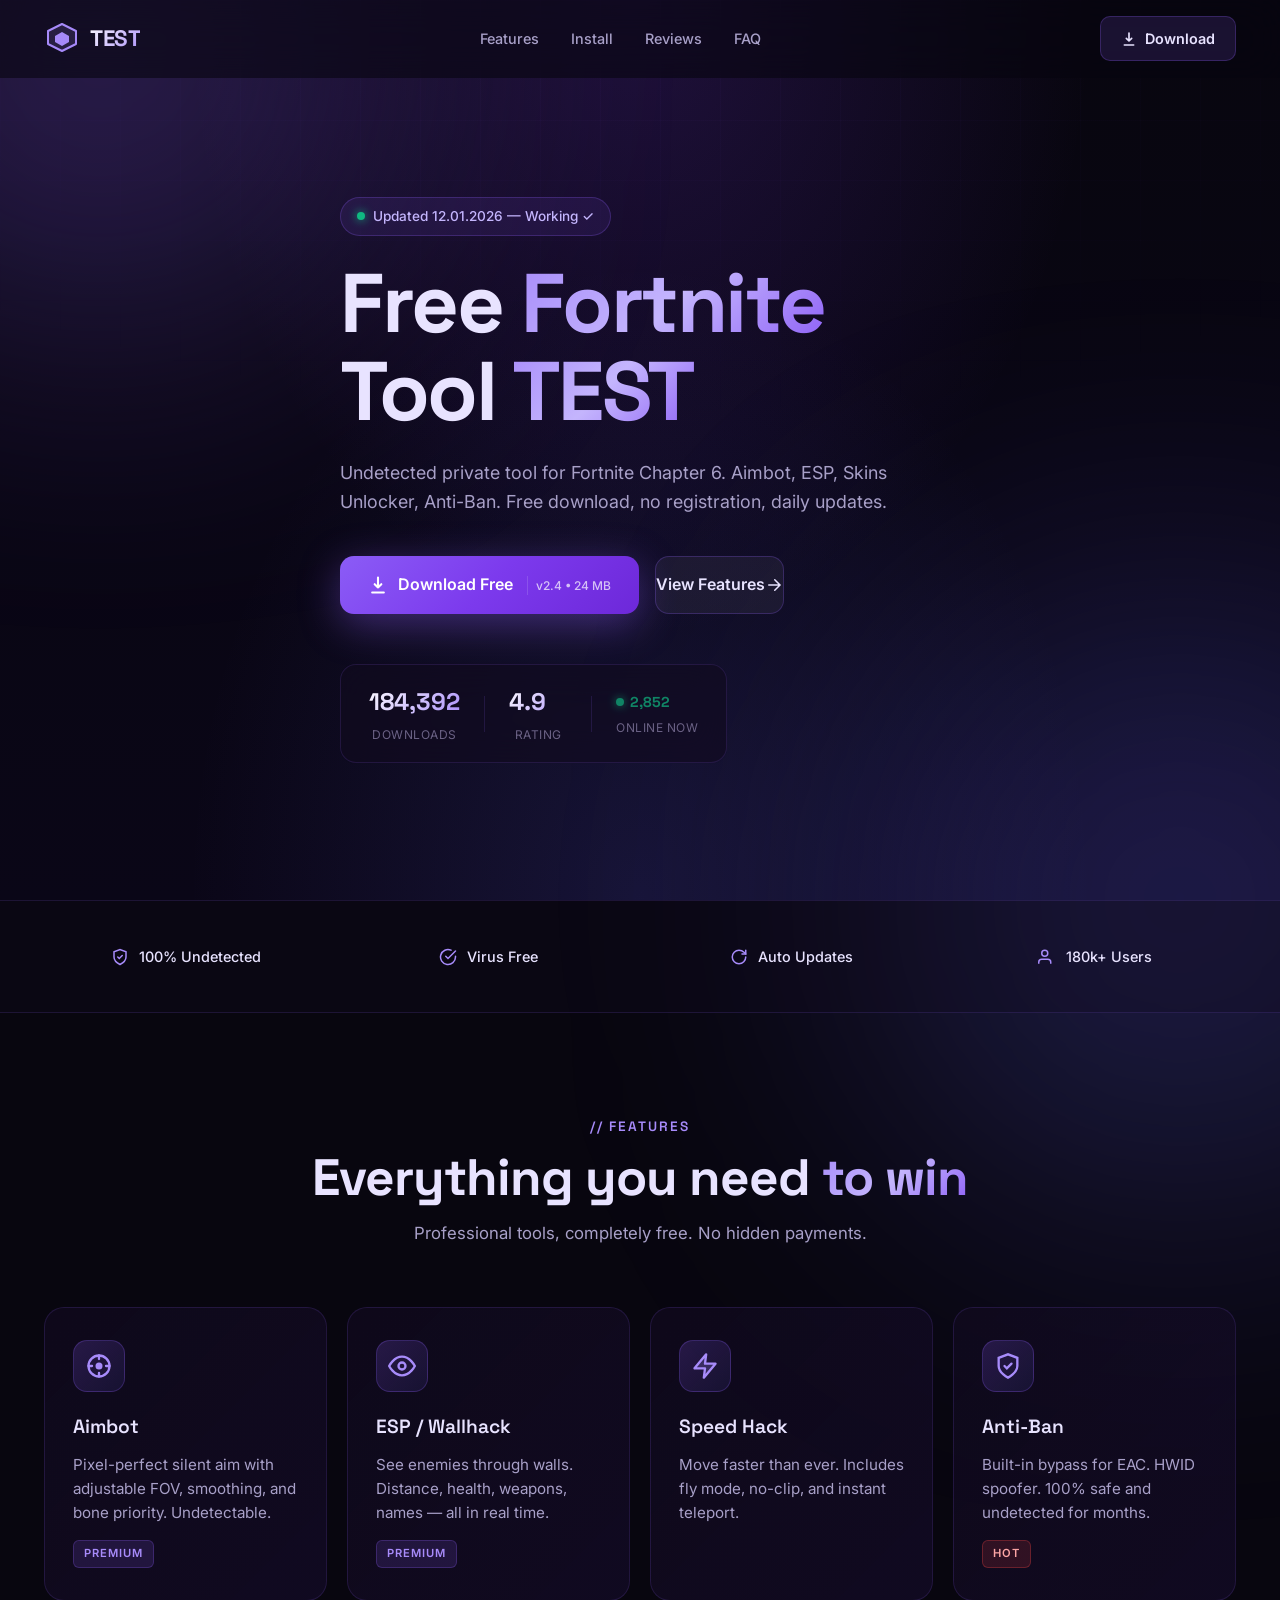
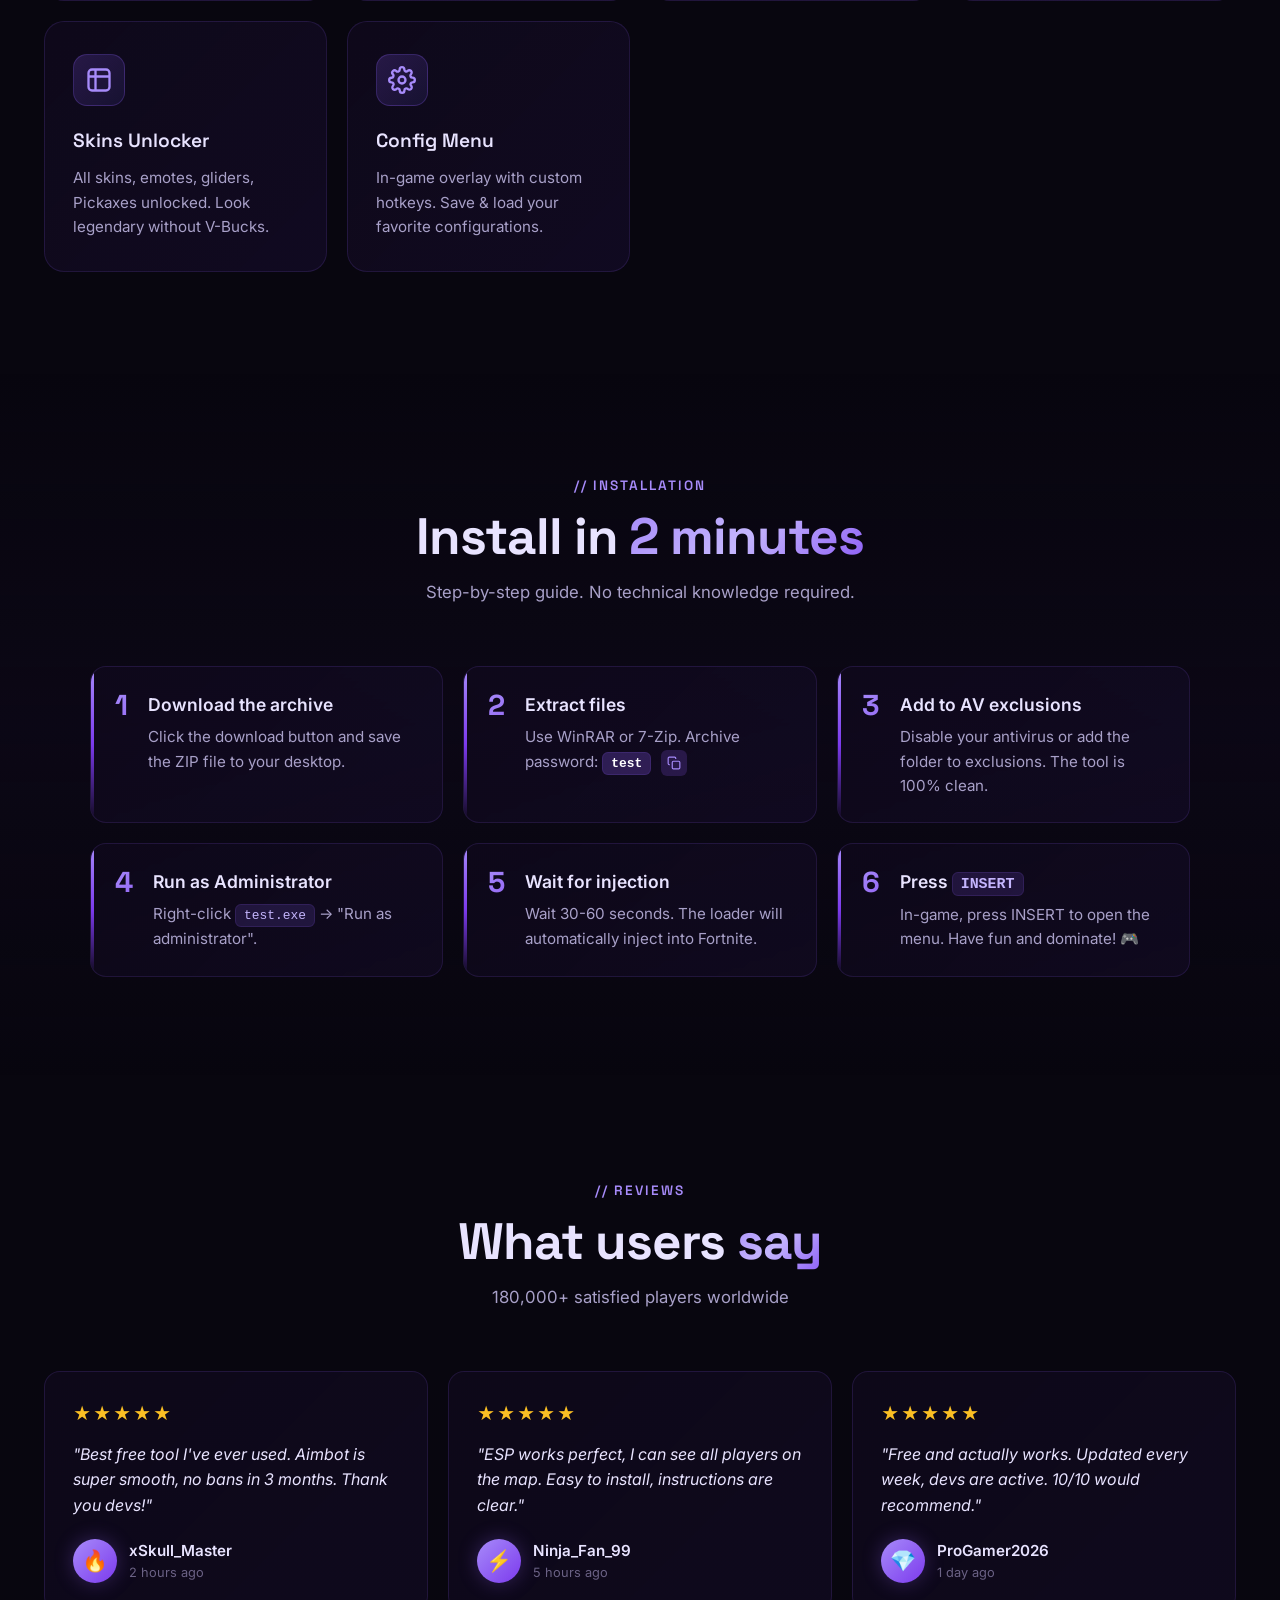
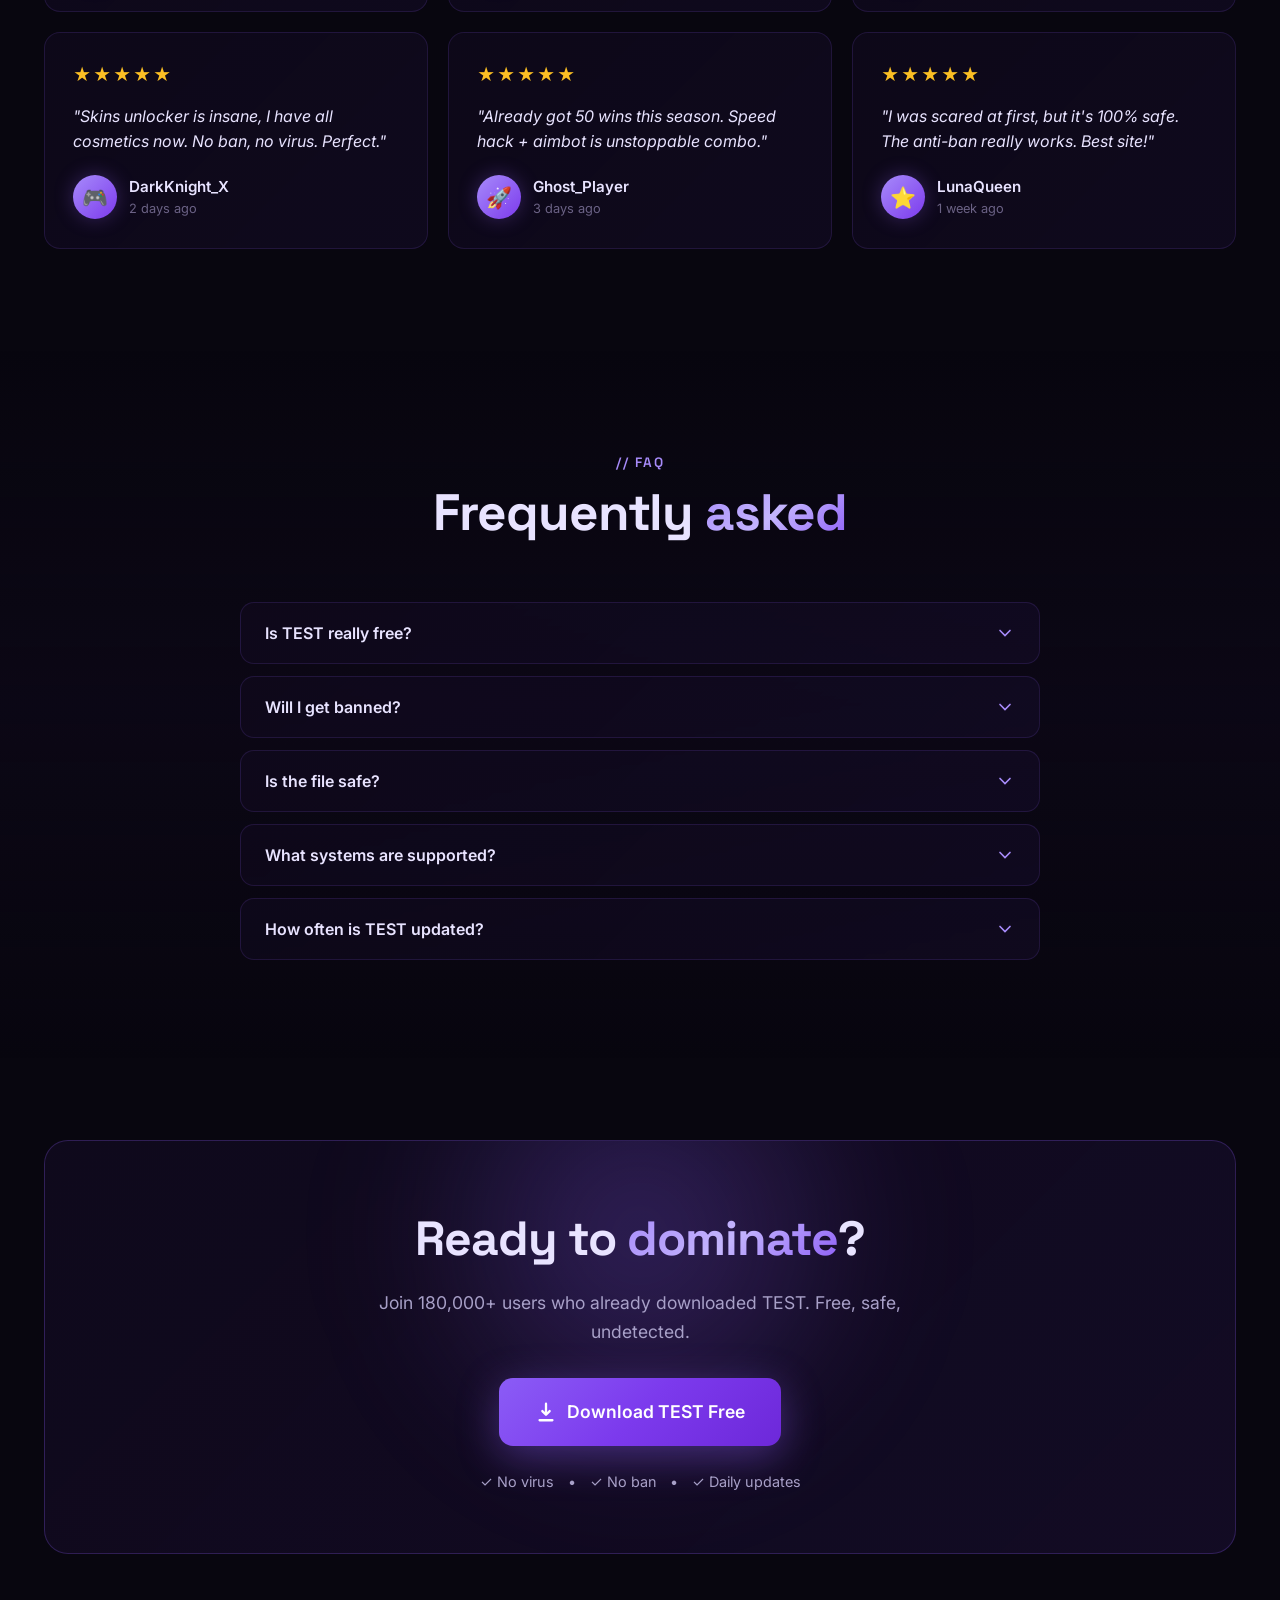
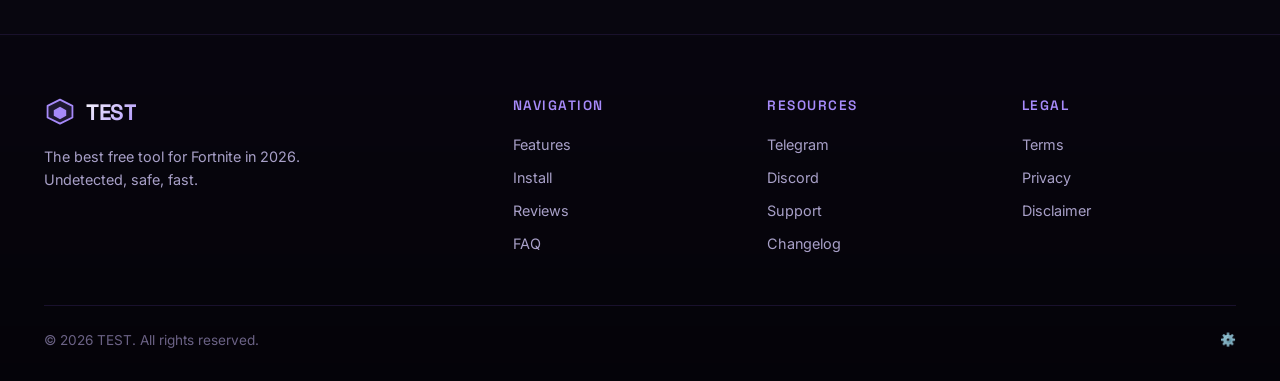
==== commit b4a29a64: "Add files via upload" ====
--- a/index.html
+++ b/index.html
@@ -3,198 +3,301 @@
 <head>
 <meta charset="UTF-8">
 <meta name="viewport" content="width=device-width, initial-scale=1.0">
-<title>FTool — Free Fortnite Download</title>
-<meta name="description" content="Download cheat for Fortnite - free exclusive tool">
+<title>TEST — Free Fortnite Tool 2026</title>
+<meta name="description" content="Download TEST — the best free undetected tool for Fortnite Chapter 6.">
 <link rel="stylesheet" href="css/style.css">
 <link rel="preconnect" href="https://fonts.googleapis.com">
-<link href="https://fonts.googleapis.com/css2?family=Rajdhani:wght@400;500;600;700&family=Orbitron:wght@700;900&display=swap" rel="stylesheet">
+<link rel="preconnect" href="https://fonts.gstatic.com" crossorigin>
+<link href="https://fonts.googleapis.com/css2?family=Inter:wght@400;500;600;700;800;900&family=Space+Grotesk:wght@500;600;700&display=swap" rel="stylesheet">
 </head>
 <body>
 
-<!-- Animated Background -->
+<div class="bg-gradient"></div>
 <div class="bg-grid"></div>
-<div class="bg-glow glow-1"></div>
-<div class="bg-glow glow-2"></div>
-
-<!-- 3D Floating Cube -->
-<div class="scene-3d">
-  <div class="cube">
-    <div class="face front">Fortnite</div>
-    <div class="face back">Fortnite</div>
-    <div class="face right">Fortnite</div>
-    <div class="face left">Fortnite</div>
-    <div class="face top">Fortnite</div>
-    <div class="face bottom">Fortnite</div>
-  </div>
+<div class="bg-orb orb-1"></div>
+<div class="bg-orb orb-2"></div>
+
+<div class="particles">
+  <span></span><span></span><span></span><span></span><span></span>
+  <span></span><span></span><span></span><span></span><span></span>
 </div>
 
 <!-- Header -->
-<header class="header">
+<header class="header" id="header">
   <div class="container header-inner">
     <a href="#" class="logo">
-      <span class="logo-icon">⚡</span>
-      <span class="logo-text">Fortnite tool</span>
+      <span class="logo-icon">
+        <svg width="36" height="36" viewBox="0 0 36 36" fill="none">
+          <defs>
+            <linearGradient id="logoGrad" x1="0" y1="0" x2="36" y2="36">
+              <stop stop-color="#a78bfa"/>
+              <stop offset="1" stop-color="#7c3aed"/>
+            </linearGradient>
+          </defs>
+          <path d="M18 3L4 10v13l14 7 14-7V10L18 3z" fill="url(#logoGrad)" fill-opacity="0.15" stroke="url(#logoGrad)" stroke-width="2" stroke-linejoin="round"/>
+          <path d="M18 11l-7 4v6l7 4 7-4v-6l-7-4z" fill="url(#logoGrad)"/>
+        </svg>
+      </span>
+      <span class="logo-text">TEST</span>
     </a>
     <nav class="nav">
-      <a href="#download">Download</a>
-      <a href="#description">Description</a>
+      <a href="#features">Features</a>
       <a href="#instruction">Install</a>
       <a href="#reviews">Reviews</a>
+      <a href="#faq">FAQ</a>
     </nav>
-    <div class="stats-mini">
-      <span class="pulse-dot"></span>
-      <span id="onlineCount">2,847</span> online
-    </div>
+    <a href="#" class="header-cta" id="headerDownload">
+      <svg width="16" height="16" viewBox="0 0 24 24" fill="none">
+        <path d="M12 3v12m0 0l-4-4m4 4l4-4M5 21h14" stroke="currentColor" stroke-width="2.5" stroke-linecap="round"/>
+      </svg>
+      <span>Download</span>
+    </a>
   </div>
 </header>
 
 <!-- Hero -->
 <section class="hero">
-  <div class="container">
-    <div class="hero-badge">
-      <span class="badge-dot"></span>
-      UPDATED 12.01.2026
-    </div>
-    <h1 class="hero-title">
-      <span class="title-line">EXCLUSIVE</span>
-      <span class="title-line gradient-text">FORTNITE TOOL</span>
-    </h1>
-    <p class="hero-subtitle">
-      Free premium tool for Fortnite Chapter 6. Undetected, safe, and easy to use.
-    </p>
-
-    <div class="hero-stats">
-      <div class="h-stat">
-        <div class="h-stat-num" id="downloadsHero">184,392</div>
-        <div class="h-stat-label">Downloads</div>
-      </div>
-      <div class="h-stat-divider"></div>
-      <div class="h-stat">
-        <div class="h-stat-num">4.9/5</div>
-        <div class="h-stat-label">Rating</div>
-      </div>
-      <div class="h-stat-divider"></div>
-      <div class="h-stat">
-        <div class="h-stat-num">100%</div>
-        <div class="h-stat-label">Undetected</div>
-      </div>
-    </div>
-
-    <a href="#" class="btn-download" id="downloadBtn">
-      <span class="btn-glow"></span>
-      <span class="btn-content">
-        <svg class="btn-icon" viewBox="0 0 24 24" fill="none">
-          <path d="M12 3v12m0 0l-4-4m4 4l4-4M5 21h14" stroke="currentColor" stroke-width="2.5" stroke-linecap="round"/>
+  <div class="container hero-inner">
+    <div class="hero-content">
+      <div class="hero-badge">
+        <span class="badge-pulse"></span>
+        <span>Updated 12.01.2026 — Working ✓</span>
+      </div>
+
+      <h1 class="hero-title">
+        <span class="hero-line">Free <span class="grad">Fortnite</span></span>
+        <span class="hero-line">Tool <span class="grad">TEST</span></span>
+      </h1>
+
+      <p class="hero-sub">
+        Undetected private tool for Fortnite Chapter 6. Aimbot, ESP, Skins Unlocker, Anti-Ban.
+        Free download, no registration, daily updates.
+      </p>
+
+      <div class="hero-actions">
+        <a href="#" class="btn btn-primary" id="heroDownload">
+          <span class="btn-bg"></span>
+          <span class="btn-shine"></span>
+          <span class="btn-content">
+            <svg class="btn-icon" width="20" height="20" viewBox="0 0 24 24" fill="none">
+              <path d="M12 3v12m0 0l-4-4m4 4l4-4M5 21h14" stroke="currentColor" stroke-width="2.5" stroke-linecap="round"/>
+            </svg>
+            <span>Download Free</span>
+            <span class="btn-meta" id="sizeBadge">v2.4 • 24 MB</span>
+          </span>
+        </a>
+        <a href="#features" class="btn btn-ghost">
+          <span>View Features</span>
+          <svg width="18" height="18" viewBox="0 0 24 24" fill="none">
+            <path d="M5 12h14M13 5l7 7-7 7" stroke="currentColor" stroke-width="2" stroke-linecap="round"/>
+          </svg>
+        </a>
+      </div>
+
+      <div class="hero-trust">
+        <div class="trust-item">
+          <div class="trust-num" id="downloadsHero">184,392</div>
+          <div class="trust-label">Downloads</div>
+        </div>
+        <div class="trust-divider"></div>
+        <div class="trust-item">
+          <div class="trust-num">4.9<span>/5</span></div>
+          <div class="trust-label">Rating</div>
+        </div>
+        <div class="trust-divider"></div>
+        <div class="trust-item">
+          <div class="trust-num live">
+            <span class="live-dot"></span>
+            <span id="onlineHero">2,847</span>
+          </div>
+          <div class="trust-label">Online now</div>
+        </div>
+      </div>
+    </div>
+  </div>
+</section>
+
+<!-- Trusted bar -->
+<section class="trusted">
+  <div class="container">
+    <div class="trusted-grid">
+      <div class="trusted-pill">
+        <svg width="18" height="18" viewBox="0 0 24 24" fill="none">
+          <path d="M12 22s8-4 8-10V5l-8-3-8 3v7c0 6 8 10 8 10z" stroke="currentColor" stroke-width="2"/>
+          <path d="M9 12l2 2 4-4" stroke="currentColor" stroke-width="2" stroke-linecap="round"/>
         </svg>
-        <span class="btn-text">
-          <span class="btn-title">DOWNLOAD NOW</span>
-          <span class="btn-sub">Free • 24 MB • Windows</span>
-        </span>
-      </span>
-    </a>
-
-    <div class="hero-trust">
-      <div class="trust-item">✓ Virus Free</div>
-      <div class="trust-item">✓ No Ban</div>
-      <div class="trust-item">✓ Auto Update</div>
-    </div>
-  </div>
-</section>
-
-<!-- Description -->
-<section class="section" id="description">
+        <span>100% Undetected</span>
+      </div>
+      <div class="trusted-pill">
+        <svg width="18" height="18" viewBox="0 0 24 24" fill="none">
+          <path d="M22 11.08V12a10 10 0 11-5.93-9.14" stroke="currentColor" stroke-width="2" stroke-linecap="round"/>
+          <path d="M22 4L12 14.01l-3-3" stroke="currentColor" stroke-width="2" stroke-linecap="round"/>
+        </svg>
+        <span>Virus Free</span>
+      </div>
+      <div class="trusted-pill">
+        <svg width="18" height="18" viewBox="0 0 24 24" fill="none">
+          <path d="M21 12a9 9 0 11-9-9c2.52 0 4.93 1 6.74 2.74L21 8" stroke="currentColor" stroke-width="2" stroke-linecap="round"/>
+          <path d="M21 3v5h-5" stroke="currentColor" stroke-width="2" stroke-linecap="round"/>
+        </svg>
+        <span>Auto Updates</span>
+      </div>
+      <div class="trusted-pill">
+        <svg width="18" height="18" viewBox="0 0 24 24" fill="none">
+          <path d="M17 21v-2a4 4 0 00-4-4H5a4 4 0 00-4 4v2" stroke="currentColor" stroke-width="2"/>
+          <circle cx="9" cy="7" r="4" stroke="currentColor" stroke-width="2"/>
+        </svg>
+        <span>180k+ Users</span>
+      </div>
+    </div>
+  </div>
+</section>
+
+<!-- Features -->
+<section class="section" id="features">
   <div class="container">
     <div class="section-head">
-      <span class="section-tag">// DESCRIPTION</span>
-      <h2 class="section-title">What is <span class="gradient-text">Fortnite Tool</span>?</h2>
-    </div>
-
-    <div class="features">
-      <div class="feature-card tilt">
-        <div class="feature-icon">🎯</div>
-        <h3>Aimbot Pro</h3>
-        <p>Pixel-perfect aim with smooth aimbot. Configurable FOV, smoothing and bone selection.</p>
-      </div>
-      <div class="feature-card tilt">
-        <div class="feature-icon">👁️</div>
+      <span class="section-tag">// FEATURES</span>
+      <h2 class="section-title">Everything you need <span class="grad">to win</span></h2>
+      <p class="section-sub">Professional tools, completely free. No hidden payments.</p>
+    </div>
+
+    <div class="features-grid">
+      <div class="feature-card">
+        <div class="feature-icon">
+          <svg width="28" height="28" viewBox="0 0 24 24" fill="none">
+            <circle cx="12" cy="12" r="9" stroke="currentColor" stroke-width="2"/>
+            <circle cx="12" cy="12" r="3" fill="currentColor"/>
+            <path d="M12 3v3M12 18v3M3 12h3M18 12h3" stroke="currentColor" stroke-width="2" stroke-linecap="round"/>
+          </svg>
+        </div>
+        <h3>Aimbot</h3>
+        <p>Pixel-perfect silent aim with adjustable FOV, smoothing, and bone priority. Undetectable.</p>
+        <span class="feature-tag">Premium</span>
+      </div>
+
+      <div class="feature-card">
+        <div class="feature-icon">
+          <svg width="28" height="28" viewBox="0 0 24 24" fill="none">
+            <path d="M1 12s4-8 11-8 11 8 11 8-4 8-11 8-11-8-11-8z" stroke="currentColor" stroke-width="2"/>
+            <circle cx="12" cy="12" r="3" stroke="currentColor" stroke-width="2"/>
+          </svg>
+        </div>
         <h3>ESP / Wallhack</h3>
-        <p>See enemies through walls. Distance, health, name, weapon — everything visible.</p>
-      </div>
-      <div class="feature-card tilt">
-        <div class="feature-icon">⚡</div>
+        <p>See enemies through walls. Distance, health, weapons, names — all in real time.</p>
+        <span class="feature-tag">Premium</span>
+      </div>
+
+      <div class="feature-card">
+        <div class="feature-icon">
+          <svg width="28" height="28" viewBox="0 0 24 24" fill="none">
+            <path d="M13 2L3 14h9l-1 8 10-12h-9l1-8z" fill="currentColor" fill-opacity="0.2" stroke="currentColor" stroke-width="2" stroke-linejoin="round"/>
+          </svg>
+        </div>
         <h3>Speed Hack</h3>
-        <p>Adjustable movement speed. Fly mode, no-clip and teleport included.</p>
-      </div>
-      <div class="feature-card tilt">
-        <div class="feature-icon">🛡️</div>
+        <p>Move faster than ever. Includes fly mode, no-clip, and instant teleport.</p>
+      </div>
+
+      <div class="feature-card">
+        <div class="feature-icon">
+          <svg width="28" height="28" viewBox="0 0 24 24" fill="none">
+            <path d="M12 22s8-4 8-10V5l-8-3-8 3v7c0 6 8 10 8 10z" stroke="currentColor" stroke-width="2"/>
+            <path d="M9 12l2 2 4-4" stroke="currentColor" stroke-width="2" stroke-linecap="round"/>
+          </svg>
+        </div>
         <h3>Anti-Ban</h3>
-        <p>Built-in bypass for Easy Anti-Cheat. Updated daily, 100% safe.</p>
-      </div>
-      <div class="feature-card tilt">
-        <div class="feature-icon">🎨</div>
+        <p>Built-in bypass for EAC. HWID spoofer. 100% safe and undetected for months.</p>
+        <span class="feature-tag hot">HOT</span>
+      </div>
+
+      <div class="feature-card">
+        <div class="feature-icon">
+          <svg width="28" height="28" viewBox="0 0 24 24" fill="none">
+            <rect x="3" y="3" width="18" height="18" rx="3" stroke="currentColor" stroke-width="2"/>
+            <path d="M3 9h18M9 3v18" stroke="currentColor" stroke-width="2"/>
+          </svg>
+        </div>
         <h3>Skins Unlocker</h3>
-        <p>Access all skins, emotes, gliders and Pickaxes for free.</p>
-      </div>
-      <div class="feature-card tilt">
-        <div class="feature-icon">⚙️</div>
+        <p>All skins, emotes, gliders, Pickaxes unlocked. Look legendary without V-Bucks.</p>
+      </div>
+
+      <div class="feature-card">
+        <div class="feature-icon">
+          <svg width="28" height="28" viewBox="0 0 24 24" fill="none">
+            <circle cx="12" cy="12" r="3" stroke="currentColor" stroke-width="2"/>
+            <path d="M19.4 15a1.65 1.65 0 00.33 1.82l.06.06a2 2 0 11-2.83 2.83l-.06-.06a1.65 1.65 0 00-1.82-.33 1.65 1.65 0 00-1 1.51V21a2 2 0 11-4 0v-.09A1.65 1.65 0 009 19.4a1.65 1.65 0 00-1.82.33l-.06.06a2 2 0 11-2.83-2.83l.06-.06a1.65 1.65 0 00.33-1.82 1.65 1.65 0 00-1.51-1H3a2 2 0 110-4h.09A1.65 1.65 0 004.6 9a1.65 1.65 0 00-.33-1.82l-.06-.06a2 2 0 112.83-2.83l.06.06a1.65 1.65 0 001.82.33H9a1.65 1.65 0 001-1.51V3a2 2 0 114 0v.09a1.65 1.65 0 001 1.51 1.65 1.65 0 001.82-.33l.06-.06a2 2 0 112.83 2.83l-.06.06a1.65 1.65 0 00-.33 1.82V9a1.65 1.65 0 001.51 1H21a2 2 0 110 4h-.09a1.65 1.65 0 00-1.51 1z" stroke="currentColor" stroke-width="2"/>
+          </svg>
+        </div>
         <h3>Config Menu</h3>
-        <p>In-game overlay with hotkeys. Easy to use, no injector needed.</p>
+        <p>In-game overlay with custom hotkeys. Save & load your favorite configurations.</p>
       </div>
     </div>
   </div>
 </section>
 
 <!-- Instruction -->
-<section class="section dark-section" id="instruction">
+<section class="section section-alt" id="instruction">
   <div class="container">
     <div class="section-head">
       <span class="section-tag">// INSTALLATION</span>
-      <h2 class="section-title">How to <span class="gradient-text">install</span></h2>
+      <h2 class="section-title">Install in <span class="grad">2 minutes</span></h2>
+      <p class="section-sub">Step-by-step guide. No technical knowledge required.</p>
     </div>
 
     <div class="steps">
       <div class="step">
-        <div class="step-num">01</div>
-        <div class="step-content">
-          <h3>Download the file</h3>
-          <p>Click the download button and save the archive to your desktop.</p>
-        </div>
-      </div>
+        <div class="step-num">1</div>
+        <div class="step-body">
+          <h3>Download the archive</h3>
+          <p>Click the download button and save the ZIP file to your desktop.</p>
+        </div>
+      </div>
+
       <div class="step">
-        <div class="step-num">02</div>
-        <div class="step-content">
-          <h3>Extract the archive</h3>
-          <p>Use WinRAR or 7-Zip. Password: <code class="pwd" id="passwordDisplay">test</code>
-            <button class="copy-btn" data-target="passwordDisplay">📋</button>
+        <div class="step-num">2</div>
+        <div class="step-body">
+          <h3>Extract files</h3>
+          <p>Use WinRAR or 7-Zip. Archive password:
+            <code class="pwd-code" id="passwordDisplay">test</code>
+            <button class="copy-btn" data-target="passwordDisplay" title="Copy">
+              <svg width="14" height="14" viewBox="0 0 24 24" fill="none">
+                <rect x="9" y="9" width="13" height="13" rx="2" stroke="currentColor" stroke-width="2"/>
+                <path d="M5 15H4a2 2 0 01-2-2V4a2 2 0 012-2h9a2 2 0 012 2v1" stroke="currentColor" stroke-width="2"/>
+              </svg>
+            </button>
           </p>
         </div>
       </div>
+
       <div class="step">
-        <div class="step-num">03</div>
-        <div class="step-content">
-          <h3>Disable antivirus</h3>
-          <p>Add the file to exclusions. Our tool is clean but AVs can flag it.</p>
-        </div>
-      </div>
+        <div class="step-num">3</div>
+        <div class="step-body">
+          <h3>Add to AV exclusions</h3>
+          <p>Disable your antivirus or add the folder to exclusions. The tool is 100% clean.</p>
+        </div>
+      </div>
+
       <div class="step">
-        <div class="step-num">04</div>
-        <div class="step-content">
+        <div class="step-num">4</div>
+        <div class="step-body">
           <h3>Run as Administrator</h3>
           <p>Right-click <code>test.exe</code> → "Run as administrator".</p>
         </div>
       </div>
+
       <div class="step">
-        <div class="step-num">05</div>
-        <div class="step-content">
-          <h3>Wait for loading</h3>
-          <p>Wait 30-60 seconds for the DLL to inject. The menu will appear in-game.</p>
-        </div>
-      </div>
+        <div class="step-num">5</div>
+        <div class="step-body">
+          <h3>Wait for injection</h3>
+          <p>Wait 30-60 seconds. The loader will automatically inject into Fortnite.</p>
+        </div>
+      </div>
+
       <div class="step">
-        <div class="step-num">06</div>
-        <div class="step-content">
-          <h3>Press INSERT</h3>
-          <p>In Fortnite, press <kbd>INSERT</kbd> to open the menu and enjoy!</p>
+        <div class="step-num">6</div>
+        <div class="step-body">
+          <h3>Press <kbd>INSERT</kbd></h3>
+          <p>In-game, press INSERT to open the menu. Have fun and dominate! 🎮</p>
         </div>
       </div>
     </div>
@@ -206,86 +309,143 @@
   <div class="container">
     <div class="section-head">
       <span class="section-tag">// REVIEWS</span>
-      <h2 class="section-title">What users <span class="gradient-text">say</span></h2>
+      <h2 class="section-title">What users <span class="grad">say</span></h2>
+      <p class="section-sub">180,000+ satisfied players worldwide</p>
     </div>
 
     <div class="reviews-grid" id="reviewsGrid">
       <div class="review-card">
-        <div class="review-head">
+        <div class="review-stars">★★★★★</div>
+        <p class="review-text">"Best free tool I've ever used. Aimbot is super smooth, no bans in 3 months. Thank you devs!"</p>
+        <div class="review-author">
           <div class="review-avatar">🔥</div>
-          <div>
+          <div class="review-info">
             <div class="review-name">xSkull_Master</div>
-            <div class="review-stars">★★★★★</div>
-          </div>
-          <div class="review-date">2 hours ago</div>
-        </div>
-        <p class="review-text">"Best free tool I've ever used. Aimbot is super smooth, no bans in 3 months. Thank you devs!"</p>
-        <div class="review-meta">Verified User</div>
+            <div class="review-date">2 hours ago</div>
+          </div>
+        </div>
       </div>
 
       <div class="review-card">
-        <div class="review-head">
+        <div class="review-stars">★★★★★</div>
+        <p class="review-text">"ESP works perfect, I can see all players on the map. Easy to install, instructions are clear."</p>
+        <div class="review-author">
           <div class="review-avatar">⚡</div>
-          <div>
+          <div class="review-info">
             <div class="review-name">Ninja_Fan_99</div>
-            <div class="review-stars">★★★★★</div>
-          </div>
-          <div class="review-date">5 hours ago</div>
-        </div>
-        <p class="review-text">"ESP works perfect, I can see all players on the map. Easy to install, instructions are clear."</p>
-        <div class="review-meta">Verified User</div>
+            <div class="review-date">5 hours ago</div>
+          </div>
+        </div>
       </div>
 
       <div class="review-card">
-        <div class="review-head">
+        <div class="review-stars">★★★★★</div>
+        <p class="review-text">"Free and actually works. Updated every week, devs are active. 10/10 would recommend."</p>
+        <div class="review-author">
           <div class="review-avatar">💎</div>
-          <div>
+          <div class="review-info">
             <div class="review-name">ProGamer2026</div>
-            <div class="review-stars">★★★★★</div>
-          </div>
-          <div class="review-date">1 day ago</div>
-        </div>
-        <p class="review-text">"Free and actually works. Updated every week, devs are active. 10/10 would recommend."</p>
-        <div class="review-meta">Verified User</div>
+            <div class="review-date">1 day ago</div>
+          </div>
+        </div>
       </div>
 
       <div class="review-card">
-        <div class="review-head">
+        <div class="review-stars">★★★★★</div>
+        <p class="review-text">"Skins unlocker is insane, I have all cosmetics now. No ban, no virus. Perfect."</p>
+        <div class="review-author">
           <div class="review-avatar">🎮</div>
-          <div>
+          <div class="review-info">
             <div class="review-name">DarkKnight_X</div>
-            <div class="review-stars">★★★★★</div>
-          </div>
-          <div class="review-date">2 days ago</div>
-        </div>
-        <p class="review-text">"Skins unlocker is insane, I have all cosmetics now. No ban, no virus. Perfect."</p>
-        <div class="review-meta">Verified User</div>
+            <div class="review-date">2 days ago</div>
+          </div>
+        </div>
       </div>
 
       <div class="review-card">
-        <div class="review-head">
+        <div class="review-stars">★★★★★</div>
+        <p class="review-text">"Already got 50 wins this season. Speed hack + aimbot is unstoppable combo."</p>
+        <div class="review-author">
           <div class="review-avatar">🚀</div>
-          <div>
+          <div class="review-info">
             <div class="review-name">Ghost_Player</div>
-            <div class="review-stars">★★★★★</div>
-          </div>
-          <div class="review-date">3 days ago</div>
-        </div>
-        <p class="review-text">"Already got 50 wins this season. Speed hack + aimbot is unstoppable combo."</p>
-        <div class="review-meta">Verified User</div>
+            <div class="review-date">3 days ago</div>
+          </div>
+        </div>
       </div>
 
       <div class="review-card">
-        <div class="review-head">
+        <div class="review-stars">★★★★★</div>
+        <p class="review-text">"I was scared at first, but it's 100% safe. The anti-ban really works. Best site!"</p>
+        <div class="review-author">
           <div class="review-avatar">⭐</div>
-          <div>
+          <div class="review-info">
             <div class="review-name">LunaQueen</div>
-            <div class="review-stars">★★★★★</div>
-          </div>
-          <div class="review-date">1 week ago</div>
-        </div>
-        <p class="review-text">"I was scared at first, but it's 100% safe. The anti-ban really works. Best site!"</p>
-        <div class="review-meta">Verified User</div>
+            <div class="review-date">1 week ago</div>
+          </div>
+        </div>
+      </div>
+    </div>
+  </div>
+</section>
+
+<!-- FAQ -->
+<section class="section section-alt" id="faq">
+  <div class="container">
+    <div class="section-head">
+      <span class="section-tag">// FAQ</span>
+      <h2 class="section-title">Frequently <span class="grad">asked</span></h2>
+    </div>
+
+    <div class="faq-list">
+      <div class="faq-item">
+        <button class="faq-q">
+          <span>Is TEST really free?</span>
+          <svg width="20" height="20" viewBox="0 0 24 24" fill="none">
+            <path d="M6 9l6 6 6-6" stroke="currentColor" stroke-width="2" stroke-linecap="round"/>
+          </svg>
+        </button>
+        <div class="faq-a"><p>Yes, TEST is 100% free. No hidden payments, no subscriptions, no surveys. Just download and use.</p></div>
+      </div>
+
+      <div class="faq-item">
+        <button class="faq-q">
+          <span>Will I get banned?</span>
+          <svg width="20" height="20" viewBox="0 0 24 24" fill="none">
+            <path d="M6 9l6 6 6-6" stroke="currentColor" stroke-width="2" stroke-linecap="round"/>
+          </svg>
+        </button>
+        <div class="faq-a"><p>No. TEST uses a unique HWID spoofer and bypass for Easy Anti-Cheat. The tool is updated daily to stay undetected. We have users with 6+ months of usage without bans.</p></div>
+      </div>
+
+      <div class="faq-item">
+        <button class="faq-q">
+          <span>Is the file safe?</span>
+          <svg width="20" height="20" viewBox="0 0 24 24" fill="none">
+            <path d="M6 9l6 6 6-6" stroke="currentColor" stroke-width="2" stroke-linecap="round"/>
+          </svg>
+        </button>
+        <div class="faq-a"><p>Absolutely. TEST is verified by VirusTotal and has been used by 180,000+ users without any issues. We provide a clean, malware-free file.</p></div>
+      </div>
+
+      <div class="faq-item">
+        <button class="faq-q">
+          <span>What systems are supported?</span>
+          <svg width="20" height="20" viewBox="0 0 24 24" fill="none">
+            <path d="M6 9l6 6 6-6" stroke="currentColor" stroke-width="2" stroke-linecap="round"/>
+          </svg>
+        </button>
+        <div class="faq-a"><p>TEST works on Windows 10 and Windows 11 (64-bit). Make sure you run it as administrator.</p></div>
+      </div>
+
+      <div class="faq-item">
+        <button class="faq-q">
+          <span>How often is TEST updated?</span>
+          <svg width="20" height="20" viewBox="0 0 24 24" fill="none">
+            <path d="M6 9l6 6 6-6" stroke="currentColor" stroke-width="2" stroke-linecap="round"/>
+          </svg>
+        </button>
+        <div class="faq-a"><p>We update TEST daily. After every Fortnite patch, we release a new build within 1-2 hours to ensure everything works perfectly.</p></div>
       </div>
     </div>
   </div>
@@ -294,20 +454,28 @@
 <!-- CTA -->
 <section class="cta-section">
   <div class="container">
-    <h2 class="cta-title">Ready to start?</h2>
-    <p class="cta-sub">Join 180,000+ users who already downloaded Fortnite Tool</p>
-    <a href="#" class="btn-download btn-large" id="downloadBtn2">
-      <span class="btn-glow"></span>
-      <span class="btn-content">
-        <svg class="btn-icon" viewBox="0 0 24 24" fill="none">
-          <path d="M12 3v12m0 0l-4-4m4 4l4-4M5 21h14" stroke="currentColor" stroke-width="2.5" stroke-linecap="round"/>
-        </svg>
-        <span class="btn-text">
-          <span class="btn-title">DOWNLOAD FREE</span>
-          <span class="btn-sub">Instant access • No registration</span>
+    <div class="cta-card">
+      <div class="cta-glow"></div>
+      <h2 class="cta-title">Ready to <span class="grad">dominate</span>?</h2>
+      <p class="cta-sub">Join 180,000+ users who already downloaded TEST. Free, safe, undetected.</p>
+      <a href="#" class="btn btn-primary btn-large" id="ctaDownload">
+        <span class="btn-bg"></span>
+        <span class="btn-shine"></span>
+        <span class="btn-content">
+          <svg class="btn-icon" width="22" height="22" viewBox="0 0 24 24" fill="none">
+            <path d="M12 3v12m0 0l-4-4m4 4l4-4M5 21h14" stroke="currentColor" stroke-width="2.5" stroke-linecap="round"/>
+          </svg>
+          <span>Download TEST Free</span>
         </span>
-      </span>
-    </a>
+      </a>
+      <div class="cta-meta">
+        <span>✓ No virus</span>
+        <span>•</span>
+        <span>✓ No ban</span>
+        <span>•</span>
+        <span>✓ Daily updates</span>
+      </div>
+    </div>
   </div>
 </section>
 
@@ -315,57 +483,82 @@
 <footer class="footer">
   <div class="container">
     <div class="footer-grid">
-      <div>
+      <div class="footer-col">
         <div class="logo">
-          <span class="logo-icon">⚡</span>
-          <span class="logo-text">Fortnite tool</span>
+          <span class="logo-icon">
+            <svg width="32" height="32" viewBox="0 0 36 36" fill="none">
+              <path d="M18 3L4 10v13l14 7 14-7V10L18 3z" fill="url(#logoGrad)" fill-opacity="0.15" stroke="url(#logoGrad)" stroke-width="2" stroke-linejoin="round"/>
+              <path d="M18 11l-7 4v6l7 4 7-4v-6l-7-4z" fill="url(#logoGrad)"/>
+            </svg>
+          </span>
+          <span class="logo-text">TEST</span>
         </div>
         <p class="footer-desc">The best free tool for Fortnite in 2026. Undetected, safe, fast.</p>
       </div>
-      <div>
+
+      <div class="footer-col">
         <h4>Navigation</h4>
-        <a href="#download">Download</a>
-        <a href="#description">Features</a>
+        <a href="#features">Features</a>
         <a href="#instruction">Install</a>
         <a href="#reviews">Reviews</a>
-      </div>
-      <div>
-        <h4>Contact</h4>
+        <a href="#faq">FAQ</a>
+      </div>
+
+      <div class="footer-col">
+        <h4>Resources</h4>
         <a href="#">Telegram</a>
         <a href="#">Discord</a>
         <a href="#">Support</a>
-      </div>
-      <div>
+        <a href="#">Changelog</a>
+      </div>
+
+      <div class="footer-col">
         <h4>Legal</h4>
         <a href="#">Terms</a>
         <a href="#">Privacy</a>
         <a href="#">Disclaimer</a>
       </div>
     </div>
+
     <div class="footer-bottom">
       <span>© 2026 TEST. All rights reserved.</span>
-      <span>Not affiliated with Epic Games.</span>
+      <a href="admin.html" style="color:var(--text-3);text-decoration:none;font-size:.8rem">⚙️</a>
     </div>
   </div>
 </footer>
 
-<!-- Download Modal -->
+<!-- Modal -->
 <div class="modal" id="downloadModal">
   <div class="modal-content">
     <button class="modal-close" id="modalClose">×</button>
-    <div class="modal-icon">⏳</div>
-    <h3>Preparing your download...</h3>
-    <div class="progress-bar">
+    <div class="modal-icon">
+      <svg width="56" height="56" viewBox="0 0 24 24" fill="none">
+        <circle cx="12" cy="12" r="10" stroke="url(#modalGrad)" stroke-width="2" stroke-dasharray="50 30" class="spinner"/>
+        <defs>
+          <linearGradient id="modalGrad" x1="0" y1="0" x2="24" y2="24">
+            <stop stop-color="#a78bfa"/>
+            <stop offset="1" stop-color="#7c3aed"/>
+          </linearGradient>
+        </defs>
+      </svg>
+    </div>
+    <h3>Preparing your download</h3>
+    <p class="modal-sub">Please wait, this takes a few seconds...</p>
+    <div class="progress">
       <div class="progress-fill" id="progressFill"></div>
     </div>
     <p class="modal-status" id="modalStatus">Connecting to server...</p>
   </div>
 </div>
 
-<!-- Notification -->
-<div class="notification" id="notification">
-  <span id="notifText"></span>
-</div>
+<div class="toast" id="toast"><span id="toastText"></span></div>
+
+<a href="#" class="float-download" id="floatDownload" aria-label="Download">
+  <svg width="22" height="22" viewBox="0 0 24 24" fill="none">
+    <path d="M12 3v12m0 0l-4-4m4 4l4-4M5 21h14" stroke="currentColor" stroke-width="2.5" stroke-linecap="round"/>
+  </svg>
+  <span>Download</span>
+</a>
 
 <script src="js/main.js"></script>
 </body>
--- a/css/style.css
+++ b/css/style.css
@@ -1,417 +1,317 @@
-/* ============ RESET ============ */
 *,*::before,*::after{margin:0;padding:0;box-sizing:border-box}
-html{scroll-behavior:smooth}
+html{scroll-behavior:smooth;scroll-padding-top:80px}
 body{
-  font-family:'Rajdhani',sans-serif;
-  background:#0a0612;
+  font-family:'Inter',-apple-system,BlinkMacSystemFont,sans-serif;
+  background:#08060f;
   color:#e8e3ff;
-  overflow-x:hidden;
   line-height:1.6;
   min-height:100vh;
+  overflow-x:hidden;
 }
 a{text-decoration:none;color:inherit}
-img{max-width:100%;display:block}
 button{border:none;background:none;cursor:pointer;font-family:inherit;color:inherit}
+img,svg{display:block;max-width:100%}
 
 :root{
-  --primary:#8b5cf6;
-  --primary-2:#6366f1;
-  --accent:#c084fc;
-  --bg:#0a0612;
-  --bg-2:#120a24;
+  --p1:#a78bfa;
+  --p2:#8b5cf6;
+  --p3:#7c3aed;
+  --accent:#c4b5fd;
+  --bg:#08060f;
+  --bg-2:#110a1f;
   --bg-3:#1a0f33;
   --text:#e8e3ff;
-  --text-dim:#9b8fc9;
-  --border:rgba(139,92,246,.2);
-  --glow:rgba(139,92,246,.5);
-}
-
-.container{max-width:1280px;margin:0 auto;padding:0 24px;position:relative}
-
-/* ============ BACKGROUND ============ */
+  --text-2:#a8a0c8;
+  --text-3:#6b6285;
+  --border:rgba(139,92,246,.15);
+  --border-2:rgba(139,92,246,.25);
+  --glow:rgba(139,92,246,.4);
+}
+
+.container{max-width:1240px;margin:0 auto;padding:0 24px;position:relative}
+.grad{
+  background:linear-gradient(135deg,#a78bfa 0%,#c4b5fd 50%,#8b5cf6 100%);
+  -webkit-background-clip:text;background-clip:text;color:transparent;
+}
+
+.bg-gradient{
+  position:fixed;inset:0;z-index:-3;pointer-events:none;
+  background:radial-gradient(ellipse at top,rgba(124,58,237,.2),transparent 50%),
+             radial-gradient(ellipse at bottom,rgba(99,102,241,.15),transparent 50%),
+             linear-gradient(180deg,#08060f 0%,#0a0617 100%);
+}
 .bg-grid{
-  position:fixed;inset:0;z-index:-2;
+  position:fixed;inset:0;z-index:-2;pointer-events:none;
   background-image:
-    linear-gradient(rgba(139,92,246,.06) 1px,transparent 1px),
-    linear-gradient(90deg,rgba(139,92,246,.06) 1px,transparent 1px);
-  background-size:50px 50px;
-  mask-image:radial-gradient(ellipse at center,#000 0%,transparent 70%);
-  animation:gridMove 20s linear infinite;
-}
-@keyframes gridMove{to{background-position:50px 50px}}
-
-.bg-glow{
-  position:fixed;width:600px;height:600px;border-radius:50%;
-  filter:blur(120px);z-index:-1;pointer-events:none;
-}
-.glow-1{background:#8b5cf6;top:-200px;left:-200px;opacity:.4;animation:float1 15s ease-in-out infinite}
-.glow-2{background:#6366f1;bottom:-200px;right:-200px;opacity:.3;animation:float2 18s ease-in-out infinite}
-@keyframes float1{50%{transform:translate(100px,100px)}}
-@keyframes float2{50%{transform:translate(-100px,-100px)}}
-
-/* ============ 3D CUBE ============ */
-.scene-3d{
-  position:fixed;top:50%;right:5%;transform:translateY(-50%);
-  width:200px;height:200px;z-index:1;pointer-events:none;
-  perspective:1000px;opacity:.5;
-}
-.cube{
-  position:relative;width:100%;height:100%;
-  transform-style:preserve-3d;
-  animation:rotateCube 20s linear infinite;
-}
-.face{
-  position:absolute;width:200px;height:200px;
-  border:2px solid var(--primary);
-  background:rgba(139,92,246,.05);
-  display:flex;align-items:center;justify-content:center;
-  font-family:'Orbitron',sans-serif;font-size:1.5rem;font-weight:900;
-  color:var(--accent);text-shadow:0 0 20px var(--glow);
-  backdrop-filter:blur(2px);
-}
-.front{transform:translateZ(100px)}
-.back{transform:rotateY(180deg) translateZ(100px)}
-.right{transform:rotateY(90deg) translateZ(100px)}
-.left{transform:rotateY(-90deg) translateZ(100px)}
-.top{transform:rotateX(90deg) translateZ(100px)}
-.bottom{transform:rotateX(-90deg) translateZ(100px)}
-@keyframes rotateCube{
-  0%{transform:rotateX(0) rotateY(0) rotateZ(0)}
-  100%{transform:rotateX(360deg) rotateY(360deg) rotateZ(360deg)}
-}
-
-/* ============ HEADER ============ */
+    linear-gradient(rgba(139,92,246,.04) 1px,transparent 1px),
+    linear-gradient(90deg,rgba(139,92,246,.04) 1px,transparent 1px);
+  background-size:60px 60px;
+  mask-image:radial-gradient(ellipse 100% 60% at 50% 0%,#000 0%,transparent 80%);
+}
+.bg-orb{position:fixed;border-radius:50%;filter:blur(140px);z-index:-1;pointer-events:none}
+.orb-1{width:500px;height:500px;background:rgba(139,92,246,.35);top:-200px;left:-150px;animation:orb1 20s ease-in-out infinite}
+.orb-2{width:600px;height:600px;background:rgba(99,102,241,.25);bottom:-300px;right:-200px;animation:orb2 25s ease-in-out infinite}
+@keyframes orb1{50%{transform:translate(200px,150px) scale(1.1)}}
+@keyframes orb2{50%{transform:translate(-150px,-100px) scale(1.15)}}
+
+.particles{position:fixed;inset:0;z-index:0;pointer-events:none;overflow:hidden}
+.particles span{
+  position:absolute;display:block;width:4px;height:4px;
+  background:var(--p1);border-radius:50%;
+  box-shadow:0 0 10px var(--p1);
+  animation:float 20s linear infinite;
+  opacity:0;
+}
+.particles span:nth-child(1){left:10%;animation-delay:0s;animation-duration:18s}
+.particles span:nth-child(2){left:25%;animation-delay:3s;animation-duration:22s;width:3px;height:3px}
+.particles span:nth-child(3){left:40%;animation-delay:6s;animation-duration:20s}
+.particles span:nth-child(4){left:55%;animation-delay:1s;animation-duration:25s;width:5px;height:5px}
+.particles span:nth-child(5){left:70%;animation-delay:4s;animation-duration:19s}
+.particles span:nth-child(6){left:85%;animation-delay:8s;animation-duration:23s;width:3px;height:3px}
+.particles span:nth-child(7){left:15%;animation-delay:10s;animation-duration:21s}
+.particles span:nth-child(8){left:60%;animation-delay:2s;animation-duration:24s;width:6px;height:6px}
+.particles span:nth-child(9){left:35%;animation-delay:5s;animation-duration:18s;width:3px;height:3px}
+.particles span:nth-child(10){left:90%;animation-delay:7s;animation-duration:26s}
+@keyframes float{
+  0%{transform:translateY(110vh) scale(0);opacity:0}
+  10%{opacity:1}
+  90%{opacity:1}
+  100%{transform:translateY(-10vh) scale(1);opacity:0}
+}
+
 .header{
-  position:sticky;top:0;z-index:100;
-  background:rgba(10,6,18,.8);
+  position:fixed;top:0;left:0;right:0;z-index:100;
+  padding:16px 0;transition:.3s;
+  background:rgba(8,6,15,.6);
   backdrop-filter:blur(20px);
-  border-bottom:1px solid var(--border);
-}
-.header-inner{
-  display:flex;align-items:center;justify-content:space-between;
-  height:70px;gap:30px;
-}
-.logo{display:flex;align-items:center;gap:10px;font-family:'Orbitron',sans-serif;font-weight:900;font-size:1.4rem}
-.logo-icon{font-size:1.6rem;filter:drop-shadow(0 0 10px var(--glow))}
+  border-bottom:1px solid transparent;
+}
+.header.scrolled{
+  background:rgba(8,6,15,.85);
+  border-bottom-color:var(--border);
+  padding:12px 0;
+}
+.header-inner{display:flex;align-items:center;justify-content:space-between;gap:30px}
+.logo{display:flex;align-items:center;gap:10px}
 .logo-text{
-  background:linear-gradient(135deg,var(--primary),var(--accent));
+  font-family:'Space Grotesk',sans-serif;font-weight:700;font-size:1.4rem;
+  background:linear-gradient(135deg,#fff,#a78bfa);
   -webkit-background-clip:text;background-clip:text;color:transparent;
-}
-.nav{display:flex;gap:30px}
+  letter-spacing:-.02em;
+}
+.nav{display:flex;gap:32px}
 .nav a{
-  font-weight:600;font-size:.95rem;color:var(--text-dim);
-  transition:.3s;position:relative;
+  font-size:.9rem;font-weight:500;color:var(--text-2);
+  transition:.2s;position:relative;
 }
 .nav a:hover{color:var(--text)}
 .nav a::after{
-  content:'';position:absolute;bottom:-5px;left:0;
-  width:0;height:2px;background:var(--primary);
-  transition:.3s;box-shadow:0 0 10px var(--glow);
+  content:'';position:absolute;left:0;bottom:-6px;width:0;height:2px;
+  background:linear-gradient(90deg,var(--p1),var(--p3));
+  transition:.3s;border-radius:2px;box-shadow:0 0 10px var(--glow);
 }
 .nav a:hover::after{width:100%}
-
-.stats-mini{
-  display:flex;align-items:center;gap:8px;
-  font-size:.85rem;color:var(--text-dim);
-  padding:8px 14px;border:1px solid var(--border);border-radius:30px;
-}
-.pulse-dot{
+.header-cta{
+  display:inline-flex;align-items:center;gap:8px;
+  padding:10px 20px;background:rgba(139,92,246,.15);
+  border:1px solid var(--border-2);border-radius:10px;
+  font-size:.9rem;font-weight:600;color:var(--text);
+  transition:.2s;
+}
+.header-cta:hover{background:rgba(139,92,246,.25);border-color:var(--p2);transform:translateY(-1px)}
+
+.hero{position:relative;padding:160px 0 100px;min-height:100vh;display:flex;align-items:center;overflow:hidden}
+.hero-inner{position:relative;z-index:2}
+.hero-content{max-width:800px}
+.hero-badge{
+  display:inline-flex;align-items:center;gap:8px;
+  padding:8px 16px;background:rgba(139,92,246,.1);
+  border:1px solid var(--border-2);border-radius:30px;
+  font-size:.85rem;font-weight:500;color:var(--accent);
+  margin-bottom:24px;
+}
+.badge-pulse{
   width:8px;height:8px;border-radius:50%;background:#10b981;
   box-shadow:0 0 10px #10b981;animation:pulse 2s ease-in-out infinite;
 }
-@keyframes pulse{50%{opacity:.3;transform:scale(.8)}}
-
-/* ============ HERO ============ */
-.hero{
-  padding:80px 0 100px;position:relative;text-align:center;
-  min-height:90vh;display:flex;align-items:center;
-}
-.hero-badge{
-  display:inline-flex;align-items:center;gap:8px;
-  padding:8px 18px;background:rgba(139,92,246,.1);
-  border:1px solid var(--border);border-radius:30px;
-  font-size:.85rem;font-weight:600;color:var(--accent);
-  margin-bottom:24px;
-}
-.badge-dot{width:6px;height:6px;border-radius:50%;background:#10b981;box-shadow:0 0 10px #10b981;animation:pulse 2s infinite}
+@keyframes pulse{50%{opacity:.4;transform:scale(.85)}}
 .hero-title{
-  font-family:'Orbitron',sans-serif;font-weight:900;
-  font-size:clamp(2.5rem,7vw,5.5rem);line-height:1;
-  margin-bottom:24px;letter-spacing:-.02em;
-}
-.title-line{display:block}
-.gradient-text{
-  background:linear-gradient(135deg,#8b5cf6 0%,#c084fc 50%,#6366f1 100%);
+  font-family:'Space Grotesk',sans-serif;font-weight:700;
+  font-size:clamp(2.5rem,6.5vw,5.5rem);
+  line-height:1.05;letter-spacing:-.03em;margin-bottom:24px;
+}
+.hero-line{display:block}
+.hero-sub{
+  font-size:clamp(1rem,1.4vw,1.2rem);color:var(--text-2);
+  max-width:600px;margin-bottom:40px;
+}
+.hero-actions{display:flex;gap:16px;flex-wrap:wrap;margin-bottom:50px}
+
+.btn{position:relative;display:inline-flex;align-items:center;padding:0;border-radius:14px;font-weight:600;font-size:1rem;cursor:pointer;overflow:hidden;transition:.3s cubic-bezier(.4,0,.2,1)}
+.btn-bg{position:absolute;inset:0;background:linear-gradient(135deg,#8b5cf6 0%,#7c3aed 50%,#6d28d9 100%);z-index:0}
+.btn-primary{box-shadow:0 10px 40px rgba(139,92,246,.4),0 0 0 1px rgba(255,255,255,.1) inset}
+.btn-primary:hover{transform:translateY(-3px);box-shadow:0 20px 60px rgba(139,92,246,.5),0 0 0 1px rgba(255,255,255,.15) inset}
+.btn-primary:active{transform:translateY(-1px)}
+.btn-shine{position:absolute;top:0;left:-100%;width:100%;height:100%;background:linear-gradient(90deg,transparent,rgba(255,255,255,.3),transparent);transition:left .6s;z-index:1}
+.btn-primary:hover .btn-shine{left:100%}
+.btn-content{position:relative;z-index:2;display:flex;align-items:center;gap:10px;padding:16px 28px;color:#fff}
+.btn-icon{stroke:#fff}
+.btn-meta{font-size:.75rem;opacity:.7;font-weight:500;padding-left:8px;border-left:1px solid rgba(255,255,255,.2);margin-left:4px}
+.btn-large .btn-content{padding:20px 36px;font-size:1.1rem}
+.btn-ghost{background:rgba(255,255,255,.05);border:1px solid var(--border-2);color:var(--text)}
+.btn-ghost:hover{background:rgba(255,255,255,.08);border-color:var(--p2);transform:translateY(-2px)}
+.btn-ghost .btn-content{padding:16px 24px}
+
+.hero-trust{
+  display:inline-flex;align-items:center;gap:24px;
+  padding:18px 28px;background:rgba(17,10,31,.6);
+  border:1px solid var(--border);border-radius:16px;
+  backdrop-filter:blur(20px);
+}
+.trust-item{text-align:center}
+.trust-num{
+  font-family:'Space Grotesk',sans-serif;font-weight:700;font-size:1.5rem;
+  background:linear-gradient(135deg,#fff,#a78bfa);
   -webkit-background-clip:text;background-clip:text;color:transparent;
-  filter:drop-shadow(0 0 30px var(--glow));
-}
-.hero-subtitle{
-  font-size:clamp(1rem,1.5vw,1.25rem);color:var(--text-dim);
-  max-width:600px;margin:0 auto 40px;
-}
-.hero-stats{
-  display:inline-flex;align-items:center;gap:30px;
-  padding:20px 40px;background:rgba(18,10,36,.6);
+  display:flex;align-items:center;gap:6px;
+}
+.trust-num span{font-size:.9rem;opacity:.7}
+.trust-num.live{color:#10b981;-webkit-text-fill-color:#10b981;background:none}
+.live-dot{width:8px;height:8px;border-radius:50%;background:#10b981;box-shadow:0 0 10px #10b981;animation:pulse 2s infinite;display:inline-block}
+.trust-label{font-size:.75rem;color:var(--text-3);text-transform:uppercase;letter-spacing:.5px;margin-top:4px}
+.trust-divider{width:1px;height:36px;background:var(--border)}
+
+.trusted{padding:30px 0;border-top:1px solid var(--border);border-bottom:1px solid var(--border);background:rgba(17,10,31,.3)}
+.trusted-grid{display:grid;grid-template-columns:repeat(4,1fr);gap:20px}
+.trusted-pill{display:flex;align-items:center;justify-content:center;gap:10px;padding:14px;font-size:.9rem;font-weight:500;color:var(--p1)}
+.trusted-pill span{color:var(--text)}
+
+.section{padding:100px 0;position:relative}
+.section-alt{background:linear-gradient(180deg,transparent,rgba(17,10,31,.4),transparent)}
+.section-head{text-align:center;max-width:700px;margin:0 auto 60px}
+.section-tag{display:inline-block;font-family:'Space Grotesk',sans-serif;font-size:.85rem;font-weight:600;color:var(--p1);letter-spacing:2px;margin-bottom:12px}
+.section-title{font-family:'Space Grotesk',sans-serif;font-weight:700;font-size:clamp(2rem,4vw,3.2rem);line-height:1.1;letter-spacing:-.02em;margin-bottom:14px}
+.section-sub{color:var(--text-2);font-size:1.05rem}
+
+.features-grid{display:grid;grid-template-columns:repeat(auto-fit,minmax(280px,1fr));gap:20px}
+.feature-card{
+  position:relative;padding:32px 28px;
+  background:linear-gradient(135deg,rgba(17,10,31,.7),rgba(26,15,51,.5));
   border:1px solid var(--border);border-radius:20px;
-  margin-bottom:40px;backdrop-filter:blur(20px);
-}
-.h-stat{text-align:center}
-.h-stat-num{
-  font-family:'Orbitron',sans-serif;font-weight:900;
-  font-size:1.8rem;background:linear-gradient(135deg,var(--primary),var(--accent));
-  -webkit-background-clip:text;background-clip:text;color:transparent;
-}
-.h-stat-label{font-size:.8rem;color:var(--text-dim);text-transform:uppercase;letter-spacing:1px;margin-top:4px}
-.h-stat-divider{width:1px;height:40px;background:var(--border)}
-
-/* ============ BUTTON ============ */
-.btn-download{
-  position:relative;display:inline-flex;align-items:center;
-  padding:0;background:linear-gradient(135deg,#8b5cf6,#6366f1);
-  border-radius:16px;overflow:hidden;
-  box-shadow:0 10px 40px var(--glow),0 0 0 1px rgba(255,255,255,.1) inset;
-  transition:.3s;cursor:pointer;
-}
-.btn-large{padding:0;transform:scale(1.1)}
-.btn-glow{
-  position:absolute;inset:-2px;
-  background:linear-gradient(135deg,#8b5cf6,#6366f1,#c084fc);
-  filter:blur(20px);opacity:.6;z-index:-1;
-  animation:glowPulse 2s ease-in-out infinite;
-}
-@keyframes glowPulse{50%{opacity:1;transform:scale(1.05)}}
-.btn-content{
-  display:flex;align-items:center;gap:16px;
-  padding:18px 36px;position:relative;z-index:1;
-}
-.btn-icon{width:28px;height:28px;color:#fff}
-.btn-text{display:flex;flex-direction:column;align-items:flex-start;line-height:1.2}
-.btn-title{font-family:'Orbitron',sans-serif;font-weight:900;font-size:1.1rem;color:#fff;letter-spacing:1px}
-.btn-sub{font-size:.75rem;color:rgba(255,255,255,.7);margin-top:2px}
-.btn-download:hover{transform:translateY(-3px) scale(1.02);box-shadow:0 20px 60px var(--glow)}
-.btn-download:active{transform:translateY(0) scale(.98)}
-
-.hero-trust{
-  display:flex;justify-content:center;gap:30px;
-  margin-top:30px;font-size:.9rem;color:var(--text-dim);
-}
-
-/* ============ SECTIONS ============ */
-.section{padding:100px 0;position:relative}
-.dark-section{
-  background:linear-gradient(180deg,transparent,rgba(18,10,36,.5),transparent);
-}
-.section-head{text-align:center;margin-bottom:60px}
-.section-tag{
-  display:inline-block;font-family:'Orbitron',sans-serif;
-  font-size:.85rem;color:var(--accent);letter-spacing:3px;
-  margin-bottom:12px;font-weight:700;
-}
-.section-title{
-  font-family:'Orbitron',sans-serif;font-weight:900;
-  font-size:clamp(2rem,4vw,3rem);line-height:1.1;
-}
-
-/* ============ FEATURES ============ */
-.features{
-  display:grid;grid-template-columns:repeat(auto-fit,minmax(280px,1fr));
-  gap:24px;
-}
-.feature-card{
-  position:relative;padding:32px;
-  background:linear-gradient(135deg,rgba(18,10,36,.8),rgba(26,15,51,.6));
-  border:1px solid var(--border);border-radius:20px;
-  transition:.4s;overflow:hidden;
-  transform-style:preserve-3d;
-}
-.feature-card::before{
-  content:'';position:absolute;inset:0;
-  background:radial-gradient(circle at var(--mx,50%) var(--my,50%),rgba(139,92,246,.2),transparent 50%);
-  opacity:0;transition:.3s;
-}
+  transition:.3s;overflow:hidden;
+}
+.feature-card::before{content:'';position:absolute;inset:0;background:radial-gradient(circle at var(--mx,50%) var(--my,50%),rgba(139,92,246,.15),transparent 50%);opacity:0;transition:.3s;pointer-events:none}
+.feature-card:hover{transform:translateY(-6px);border-color:var(--border-2);box-shadow:0 20px 50px rgba(0,0,0,.3),0 0 0 1px rgba(139,92,246,.2)}
 .feature-card:hover::before{opacity:1}
-.feature-card:hover{transform:translateY(-8px);border-color:var(--primary);box-shadow:0 20px 50px rgba(139,92,246,.2)}
 .feature-icon{
-  font-size:2.5rem;margin-bottom:16px;display:inline-block;
-  filter:drop-shadow(0 0 15px var(--glow));
-}
-.feature-card h3{
-  font-family:'Orbitron',sans-serif;font-size:1.2rem;
-  margin-bottom:10px;font-weight:700;
-}
-.feature-card p{color:var(--text-dim);font-size:.95rem}
-
-/* ============ STEPS ============ */
-.steps{
-  display:grid;grid-template-columns:repeat(auto-fit,minmax(320px,1fr));
-  gap:24px;max-width:1100px;margin:0 auto;
-}
-.step{
-  display:flex;gap:20px;padding:24px;
-  background:linear-gradient(135deg,rgba(18,10,36,.6),rgba(26,15,51,.4));
-  border:1px solid var(--border);border-radius:16px;
-  transition:.3s;position:relative;overflow:hidden;
-}
-.step::before{
-  content:'';position:absolute;left:0;top:0;bottom:0;width:3px;
-  background:linear-gradient(180deg,var(--primary),transparent);
-  transition:.3s;
-}
-.step:hover{transform:translateX(5px);border-color:var(--primary)}
+  width:52px;height:52px;border-radius:14px;
+  background:linear-gradient(135deg,rgba(139,92,246,.2),rgba(99,102,241,.1));
+  border:1px solid var(--border-2);
+  display:flex;align-items:center;justify-content:center;
+  color:var(--p1);margin-bottom:20px;transition:.3s;
+}
+.feature-card:hover .feature-icon{transform:scale(1.05) rotate(-5deg);background:linear-gradient(135deg,rgba(139,92,246,.3),rgba(99,102,241,.2))}
+.feature-card h3{font-family:'Space Grotesk',sans-serif;font-size:1.2rem;font-weight:600;margin-bottom:10px}
+.feature-card p{color:var(--text-2);font-size:.95rem;line-height:1.6}
+.feature-tag{display:inline-block;margin-top:14px;padding:4px 10px;background:rgba(139,92,246,.15);border:1px solid var(--border-2);border-radius:6px;font-size:.7rem;font-weight:600;color:var(--p1);text-transform:uppercase;letter-spacing:1px}
+.feature-tag.hot{background:rgba(239,68,68,.15);border-color:rgba(239,68,68,.3);color:#fca5a5}
+
+.steps{display:grid;grid-template-columns:repeat(auto-fit,minmax(320px,1fr));gap:20px;max-width:1100px;margin:0 auto}
+.step{display:flex;gap:20px;padding:24px;background:linear-gradient(135deg,rgba(17,10,31,.6),rgba(26,15,51,.4));border:1px solid var(--border);border-radius:16px;transition:.3s;position:relative;overflow:hidden}
+.step::before{content:'';position:absolute;left:0;top:0;bottom:0;width:3px;background:linear-gradient(180deg,var(--p1),var(--p3),transparent);transition:.3s}
+.step:hover{transform:translateX(6px);border-color:var(--border-2)}
 .step:hover::before{width:5px;box-shadow:0 0 20px var(--glow)}
-.step-num{
-  font-family:'Orbitron',sans-serif;font-weight:900;
-  font-size:2rem;
-  background:linear-gradient(135deg,var(--primary),var(--accent));
-  -webkit-background-clip:text;background-clip:text;color:transparent;
-  flex-shrink:0;line-height:1;
-}
-.step-content h3{font-size:1.15rem;margin-bottom:6px;font-weight:700}
-.step-content p{color:var(--text-dim);font-size:.95rem}
-.step-content code,.step-content kbd{
-  background:rgba(139,92,246,.15);padding:2px 8px;
-  border-radius:6px;font-family:'Courier New',monospace;
-  color:var(--accent);font-size:.9em;
-}
-.copy-btn{margin-left:6px;padding:2px 6px;border-radius:4px;transition:.2s}
-.copy-btn:hover{background:rgba(139,92,246,.2)}
-
-/* ============ REVIEWS ============ */
-.reviews-grid{
-  display:grid;grid-template-columns:repeat(auto-fit,minmax(320px,1fr));
-  gap:24px;
-}
-.review-card{
-  padding:24px;background:linear-gradient(135deg,rgba(18,10,36,.7),rgba(26,15,51,.4));
-  border:1px solid var(--border);border-radius:16px;
-  transition:.3s;position:relative;
-}
-.review-card:hover{transform:translateY(-4px);border-color:var(--primary);box-shadow:0 15px 40px rgba(139,92,246,.15)}
-.review-head{display:flex;align-items:center;gap:12px;margin-bottom:12px}
-.review-avatar{
-  width:44px;height:44px;border-radius:50%;
-  background:linear-gradient(135deg,var(--primary),var(--primary-2));
-  display:flex;align-items:center;justify-content:center;
-  font-size:1.3rem;box-shadow:0 0 15px var(--glow);
-}
-.review-name{font-weight:700;font-size:.95rem}
-.review-stars{color:#fbbf24;font-size:.85rem;letter-spacing:2px}
-.review-date{margin-left:auto;font-size:.75rem;color:var(--text-dim)}
-.review-text{color:var(--text-dim);font-size:.95rem;margin-bottom:10px;font-style:italic}
-.review-meta{
-  font-size:.75rem;color:var(--accent);font-weight:600;
-  text-transform:uppercase;letter-spacing:1px;
-}
-.review-meta::before{content:'✓ ';color:#10b981}
-
-/* ============ CTA ============ */
-.cta-section{
-  padding:80px 0;text-align:center;position:relative;
-  background:radial-gradient(ellipse at center,rgba(139,92,246,.15),transparent 70%);
-}
-.cta-title{
-  font-family:'Orbitron',sans-serif;font-weight:900;
-  font-size:clamp(2rem,4vw,3rem);margin-bottom:12px;
-}
-.cta-sub{color:var(--text-dim);margin-bottom:30px;font-size:1.1rem}
-
-/* ============ FOOTER ============ */
-.footer{
-  padding:60px 0 30px;
-  background:linear-gradient(180deg,transparent,rgba(0,0,0,.4));
-  border-top:1px solid var(--border);
-}
-.footer-grid{
-  display:grid;grid-template-columns:2fr 1fr 1fr 1fr;gap:40px;
-  margin-bottom:40px;
-}
-.footer h4{
-  font-family:'Orbitron',sans-serif;font-size:.9rem;
-  margin-bottom:16px;color:var(--accent);letter-spacing:1px;
-}
-.footer-grid a{
-  display:block;color:var(--text-dim);font-size:.9rem;
-  margin-bottom:8px;transition:.2s;
-}
-.footer-grid a:hover{color:var(--text);transform:translateX(4px)}
-.footer-desc{color:var(--text-dim);font-size:.9rem;margin-top:12px;max-width:300px}
-.footer-bottom{
-  display:flex;justify-content:space-between;flex-wrap:wrap;gap:10px;
-  padding-top:24px;border-top:1px solid var(--border);
-  font-size:.85rem;color:var(--text-dim);
-}
-
-/* ============ MODAL ============ */
-.modal{
-  position:fixed;inset:0;z-index:1000;
-  background:rgba(0,0,0,.8);backdrop-filter:blur(10px);
-  display:none;align-items:center;justify-content:center;
-  animation:fadeIn .3s;
-}
+.step-num{font-family:'Space Grotesk',sans-serif;font-weight:700;font-size:1.8rem;background:linear-gradient(135deg,var(--p1),var(--p3));-webkit-background-clip:text;background-clip:text;color:transparent;flex-shrink:0;line-height:1}
+.step-body h3{font-size:1.1rem;font-weight:600;margin-bottom:6px}
+.step-body p{color:var(--text-2);font-size:.95rem}
+.step-body code,.step-body kbd{background:rgba(139,92,246,.15);padding:3px 8px;border-radius:6px;font-family:'SF Mono','Monaco',monospace;color:var(--accent);font-size:.85em;border:1px solid var(--border)}
+.pwd-code{color:#fff !important;background:rgba(139,92,246,.25) !important;font-weight:700}
+.copy-btn{display:inline-flex;align-items:center;justify-content:center;width:26px;height:26px;border-radius:6px;background:rgba(139,92,246,.2);color:var(--p1);margin-left:6px;transition:.2s;vertical-align:middle}
+.copy-btn:hover{background:rgba(139,92,246,.35);color:#fff}
+
+.reviews-grid{display:grid;grid-template-columns:repeat(auto-fit,minmax(320px,1fr));gap:20px}
+.review-card{padding:28px;background:linear-gradient(135deg,rgba(17,10,31,.6),rgba(26,15,51,.4));border:1px solid var(--border);border-radius:16px;transition:.3s}
+.review-card:hover{transform:translateY(-4px);border-color:var(--border-2);box-shadow:0 15px 40px rgba(0,0,0,.3)}
+.review-stars{color:#fbbf24;font-size:1.1rem;letter-spacing:2px;margin-bottom:14px}
+.review-text{color:var(--text);font-size:1rem;line-height:1.6;margin-bottom:20px;font-style:italic}
+.review-author{display:flex;align-items:center;gap:12px}
+.review-avatar{width:44px;height:44px;border-radius:50%;background:linear-gradient(135deg,var(--p1),var(--p3));display:flex;align-items:center;justify-content:center;font-size:1.3rem;flex-shrink:0;box-shadow:0 0 20px rgba(139,92,246,.3)}
+.review-name{font-weight:600;font-size:.95rem}
+.review-date{font-size:.8rem;color:var(--text-3)}
+
+.faq-list{max-width:800px;margin:0 auto;display:flex;flex-direction:column;gap:12px}
+.faq-item{background:linear-gradient(135deg,rgba(17,10,31,.6),rgba(26,15,51,.4));border:1px solid var(--border);border-radius:14px;overflow:hidden;transition:.2s}
+.faq-item:hover{border-color:var(--border-2)}
+.faq-item.open{border-color:var(--p2)}
+.faq-q{width:100%;padding:20px 24px;display:flex;align-items:center;justify-content:space-between;gap:20px;text-align:left;font-size:1rem;font-weight:600;color:var(--text);transition:.2s}
+.faq-q svg{transition:.3s;color:var(--p1);flex-shrink:0}
+.faq-item.open .faq-q svg{transform:rotate(180deg)}
+.faq-q:hover{color:var(--accent)}
+.faq-a{max-height:0;overflow:hidden;transition:.3s}
+.faq-a p{padding:0 24px 20px;color:var(--text-2);font-size:.95rem;line-height:1.7}
+.faq-item.open .faq-a{max-height:300px}
+
+.cta-section{padding:80px 0;position:relative}
+.cta-card{position:relative;padding:60px 40px;text-align:center;background:linear-gradient(135deg,rgba(17,10,31,.8),rgba(26,15,51,.6));border:1px solid var(--border-2);border-radius:24px;overflow:hidden}
+.cta-glow{position:absolute;top:-50%;left:50%;transform:translateX(-50%);width:600px;height:600px;border-radius:50%;background:radial-gradient(circle,rgba(139,92,246,.3),transparent 60%);filter:blur(60px);pointer-events:none}
+.cta-title{position:relative;font-family:'Space Grotesk',sans-serif;font-weight:700;font-size:clamp(2rem,4vw,3rem);margin-bottom:12px;letter-spacing:-.02em}
+.cta-sub{position:relative;color:var(--text-2);font-size:1.1rem;margin-bottom:32px;max-width:600px;margin-left:auto;margin-right:auto}
+.cta-meta{position:relative;margin-top:24px;display:flex;justify-content:center;gap:14px;flex-wrap:wrap;font-size:.9rem;color:var(--text-2)}
+
+.footer{padding:60px 0 30px;background:linear-gradient(180deg,transparent,rgba(0,0,0,.4));border-top:1px solid var(--border)}
+.footer-grid{display:grid;grid-template-columns:2fr 1fr 1fr 1fr;gap:40px;margin-bottom:40px}
+.footer-col h4{font-family:'Space Grotesk',sans-serif;font-size:.85rem;font-weight:600;color:var(--p1);text-transform:uppercase;letter-spacing:1.5px;margin-bottom:16px}
+.footer-col a{display:block;color:var(--text-2);font-size:.9rem;margin-bottom:10px;transition:.2s}
+.footer-col a:hover{color:var(--text);transform:translateX(4px)}
+.footer-desc{color:var(--text-2);font-size:.9rem;margin-top:14px;max-width:300px;line-height:1.6}
+.footer-bottom{display:flex;justify-content:space-between;flex-wrap:wrap;gap:10px;padding-top:24px;border-top:1px solid var(--border);font-size:.85rem;color:var(--text-3)}
+
+.modal{position:fixed;inset:0;z-index:1000;background:rgba(0,0,0,.85);backdrop-filter:blur(10px);display:none;align-items:center;justify-content:center;padding:20px;animation:fadeIn .3s}
 .modal.active{display:flex}
-.modal-content{
-  background:linear-gradient(135deg,var(--bg-2),var(--bg-3));
-  border:1px solid var(--border);border-radius:24px;
-  padding:40px;max-width:400px;width:90%;
-  text-align:center;position:relative;
-  box-shadow:0 30px 80px rgba(0,0,0,.5);
-  animation:slideUp .3s;
-}
+.modal-content{background:linear-gradient(135deg,var(--bg-2),var(--bg-3));border:1px solid var(--border-2);border-radius:24px;padding:40px;max-width:440px;width:100%;text-align:center;position:relative;box-shadow:0 30px 80px rgba(0,0,0,.6);animation:slideUp .3s}
 @keyframes fadeIn{from{opacity:0}to{opacity:1}}
 @keyframes slideUp{from{transform:translateY(30px);opacity:0}to{transform:translateY(0);opacity:1}}
-.modal-close{
-  position:absolute;top:14px;right:18px;
-  font-size:1.8rem;color:var(--text-dim);line-height:1;
-}
-.modal-close:hover{color:var(--text)}
-.modal-icon{font-size:3rem;margin-bottom:16px;animation:spin 2s linear infinite}
+.modal-close{position:absolute;top:14px;right:18px;font-size:1.8rem;color:var(--text-2);line-height:1;width:30px;height:30px;border-radius:8px;transition:.2s}
+.modal-close:hover{background:rgba(255,255,255,.05);color:#fff}
+.modal-icon{margin:0 auto 20px;display:flex;justify-content:center}
+.spinner{animation:spin 1.5s linear infinite;transform-origin:center}
 @keyframes spin{to{transform:rotate(360deg)}}
-.modal h3{font-family:'Orbitron',sans-serif;margin-bottom:20px;font-size:1.2rem}
-.progress-bar{
-  height:8px;background:rgba(255,255,255,.05);
-  border-radius:4px;overflow:hidden;margin-bottom:12px;
-}
-.progress-fill{
-  height:100%;width:0%;
-  background:linear-gradient(90deg,var(--primary),var(--accent));
-  border-radius:4px;transition:width .3s;
-  box-shadow:0 0 15px var(--glow);
-}
-.modal-status{color:var(--text-dim);font-size:.9rem}
-
-/* ============ NOTIFICATION ============ */
-.notification{
-  position:fixed;top:90px;right:20px;z-index:2000;
-  background:linear-gradient(135deg,var(--primary),var(--primary-2));
-  color:#fff;padding:14px 20px;border-radius:12px;
-  font-weight:600;font-size:.9rem;
-  box-shadow:0 10px 30px rgba(139,92,246,.4);
-  transform:translateX(400px);transition:.3s;
-}
-.notification.show{transform:translateX(0)}
-
-/* ============ RESPONSIVE ============ */
+.modal h3{font-family:'Space Grotesk',sans-serif;font-size:1.3rem;font-weight:600;margin-bottom:8px}
+.modal-sub{color:var(--text-2);font-size:.9rem;margin-bottom:24px}
+.progress{height:8px;background:rgba(255,255,255,.05);border-radius:4px;overflow:hidden;margin-bottom:12px;border:1px solid var(--border)}
+.progress-fill{height:100%;width:0%;background:linear-gradient(90deg,var(--p1),var(--p3));border-radius:4px;transition:width .3s;box-shadow:0 0 15px var(--glow);position:relative}
+.progress-fill::after{content:'';position:absolute;inset:0;background:linear-gradient(90deg,transparent,rgba(255,255,255,.3),transparent);animation:shimmer 1.5s infinite}
+@keyframes shimmer{to{transform:translateX(100%)}}
+.modal-status{color:var(--text-2);font-size:.85rem}
+
+.toast{position:fixed;top:90px;right:20px;z-index:2000;background:linear-gradient(135deg,#8b5cf6,#7c3aed);color:#fff;padding:14px 20px;border-radius:12px;font-weight:500;font-size:.9rem;box-shadow:0 10px 30px rgba(139,92,246,.4);transform:translateX(420px);transition:.3s cubic-bezier(.4,0,.2,1);display:flex;align-items:center;gap:8px}
+.toast.show{transform:translateX(0)}
+
+.float-download{position:fixed;bottom:24px;right:24px;z-index:99;display:flex;align-items:center;gap:10px;padding:14px 22px;background:linear-gradient(135deg,#8b5cf6,#7c3aed);color:#fff;border-radius:14px;font-weight:600;font-size:.95rem;box-shadow:0 10px 30px rgba(139,92,246,.5);transition:.3s;opacity:0;transform:translateY(20px);pointer-events:none}
+.float-download.show{opacity:1;transform:translateY(0);pointer-events:auto}
+.float-download:hover{transform:translateY(-3px);box-shadow:0 15px 40px rgba(139,92,246,.6)}
+
+@media (max-width:900px){
+  .trusted-grid{grid-template-columns:repeat(2,1fr)}
+  .footer-grid{grid-template-columns:1fr 1fr}
+  .hero-trust{flex-direction:column;gap:16px;padding:20px}
+  .trust-divider{width:60%;height:1px}
+}
 @media (max-width:768px){
   .nav{display:none}
-  .hero{padding:40px 0 60px}
-  .hero-stats{flex-direction:column;gap:15px;padding:20px}
-  .h-stat-divider{width:60%;height:1px}
-  .scene-3d{width:120px;height:120px;right:-30px;opacity:.3}
-  .face{width:120px;height:120px;font-size:1rem}
-  .front{transform:translateZ(60px)}
-  .back{transform:rotateY(180deg) translateZ(60px)}
-  .right{transform:rotateY(90deg) translateZ(60px)}
-  .left{transform:rotateY(-90deg) translateZ(60px)}
-  .top{transform:rotateX(90deg) translateZ(60px)}
-  .bottom{transform:rotateX(-90deg) translateZ(60px)}
-  .footer-grid{grid-template-columns:1fr 1fr;gap:30px}
-  .stats-mini{display:none}
-  .btn-large{transform:scale(1)}
+  .header-cta span{display:none}
+  .header-cta{padding:10px}
+  .hero{padding:120px 0 60px}
+  .hero-actions{flex-direction:column;align-items:stretch}
+  .btn{justify-content:center}
+  .btn-content{justify-content:center}
+  .float-download span{display:none}
+  .float-download{padding:14px}
+}
+@media (max-width:480px){
+  .footer-grid{grid-template-columns:1fr;gap:30px}
+  .hero-title{font-size:2.5rem}
   .section{padding:60px 0}
-}
-@media (max-width:480px){
-  .footer-grid{grid-template-columns:1fr}
-  .hero-trust{flex-direction:column;gap:10px}
-  .btn-content{padding:14px 24px}
-  .btn-title{font-size:.95rem}
-}
+  .cta-card{padding:40px 20px}
+  .modal-content{padding:30px 20px}
+}
